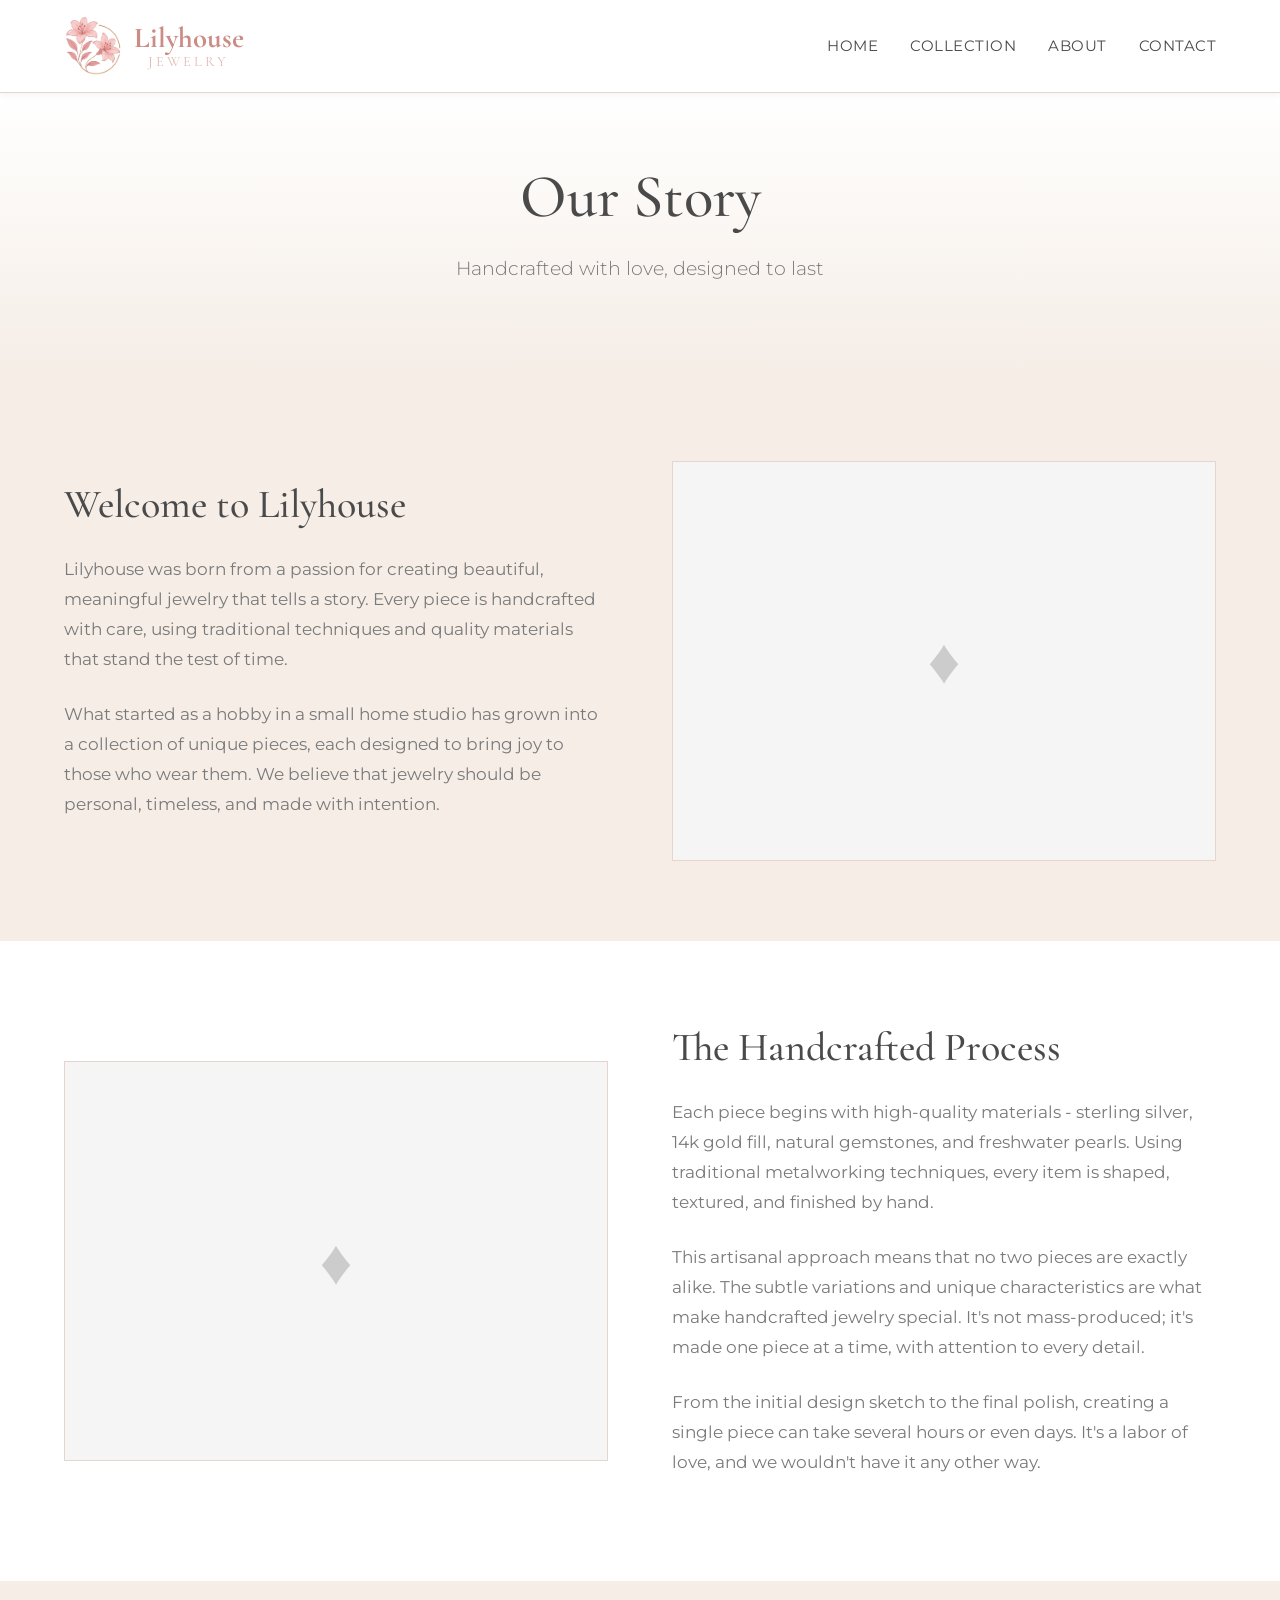
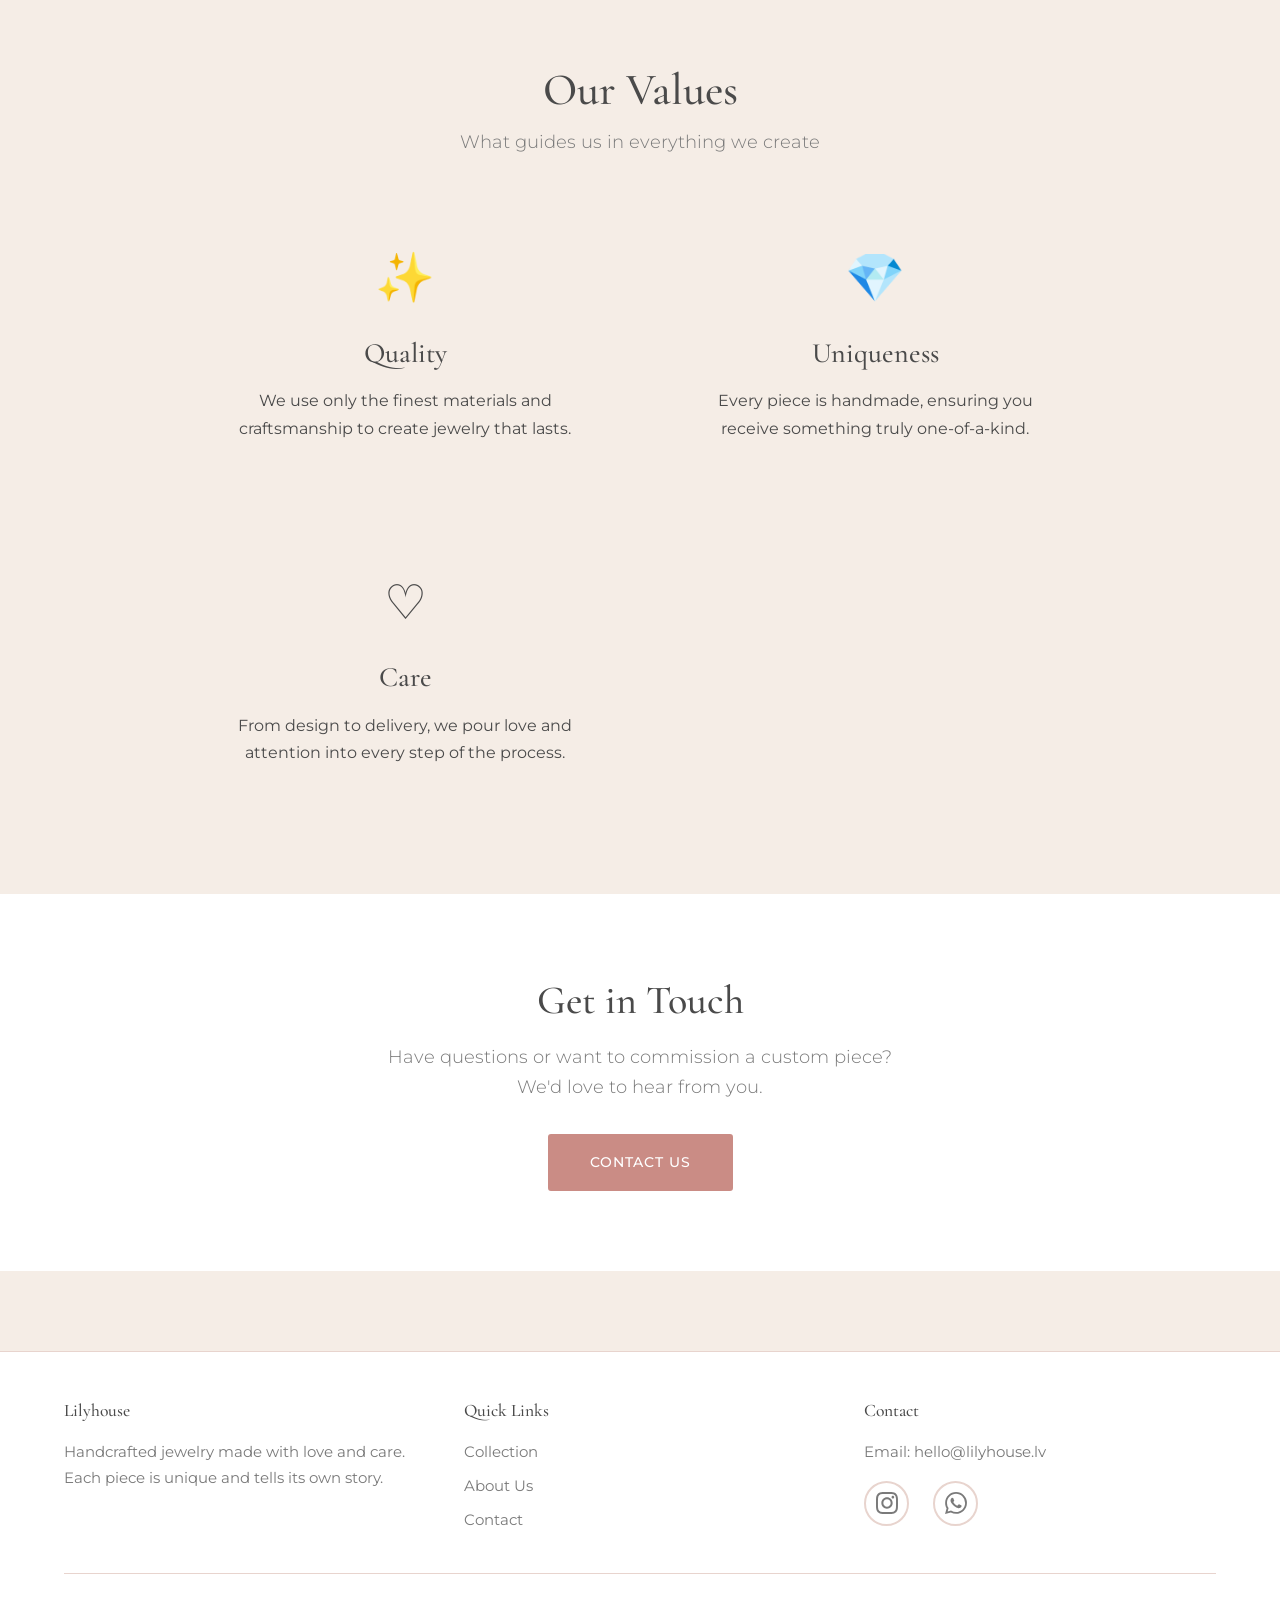
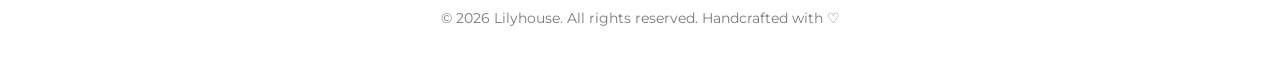
==== about.html @ 1b3570a8 "Initial commit: Lilyhouse jewelry website" ====
<!DOCTYPE html>
<html lang="en">
<head>
  <meta charset="UTF-8">
  <meta name="viewport" content="width=device-width, initial-scale=1.0">
  <meta name="description" content="Learn about Lilyhouse and our passion for handcrafted jewelry.">
  <title>About Us - Lilyhouse Jewelry</title>
  <link rel="icon" type="image/png" href="images/favicon.png">
  <link rel="stylesheet" href="css/style.css">
</head>
<body>
  <!-- Header -->
  <header>
    <div class="container">
      <nav>
        <a href="index.html" class="logo">
          <img src="images/logo-no-bg.png" alt="Lilyhouse Jewelry">
          <div class="logo-text-container">
            <span class="logo-brand">Lilyhouse</span>
            <span class="logo-subtitle">Jewelry</span>
          </div>
        </a>
        <button class="mobile-menu-toggle" aria-label="Toggle menu">☰</button>
        <ul class="nav-links">
          <li><a href="index.html">Home</a></li>
          <li><a href="collection.html">Collection</a></li>
          <li><a href="about.html">About</a></li>
          <li><a href="contact.html">Contact</a></li>
        </ul>
      </nav>
    </div>
  </header>

  <!-- About Header -->
  <section class="hero" style="padding: 4rem 0;">
    <div class="container">
      <h1>Our Story</h1>
      <p class="hero-subtitle">
        Handcrafted with love, designed to last
      </p>
    </div>
  </section>

  <!-- About Content -->
  <section>
    <div class="container">
      <div class="about-content">
        <div class="about-text">
          <h2>Welcome to Lilyhouse</h2>
          <p>
            Lilyhouse was born from a passion for creating beautiful, meaningful jewelry 
            that tells a story. Every piece is handcrafted with care, using traditional 
            techniques and quality materials that stand the test of time.
          </p>
          <p>
            What started as a hobby in a small home studio has grown into a collection 
            of unique pieces, each designed to bring joy to those who wear them. We believe 
            that jewelry should be personal, timeless, and made with intention.
          </p>
        </div>
        <div class="about-image">
          <!-- Placeholder for about image -->
          <div class="product-image-placeholder" style="width: 100%; height: 100%; display: flex; align-items: center; justify-content: center; font-size: 4rem; background-color: #f5f5f5; color: #ccc;">
            ♦
          </div>
        </div>
      </div>
    </div>
  </section>

  <!-- Craftsmanship Section -->
  <section style="background-color: var(--color-white);">
    <div class="container">
      <div class="about-content" style="grid-template-columns: 1fr 1fr;">
        <div class="about-image" style="order: 1;">
          <!-- Placeholder for craftsmanship image -->
          <div class="product-image-placeholder" style="width: 100%; height: 100%; display: flex; align-items: center; justify-content: center; font-size: 4rem; background-color: #f5f5f5; color: #ccc;">
            ♦
          </div>
        </div>
        <div class="about-text" style="order: 2;">
          <h2>The Handcrafted Process</h2>
          <p>
            Each piece begins with high-quality materials - sterling silver, 14k gold fill, 
            natural gemstones, and freshwater pearls. Using traditional metalworking techniques, 
            every item is shaped, textured, and finished by hand.
          </p>
          <p>
            This artisanal approach means that no two pieces are exactly alike. The subtle 
            variations and unique characteristics are what make handcrafted jewelry special. 
            It's not mass-produced; it's made one piece at a time, with attention to every detail.
          </p>
          <p>
            From the initial design sketch to the final polish, creating a single piece can 
            take several hours or even days. It's a labor of love, and we wouldn't have it 
            any other way.
          </p>
        </div>
      </div>
    </div>
  </section>

  <!-- Values Section -->
  <section>
    <div class="container">
      <div class="section-title">
        <h2>Our Values</h2>
        <p class="section-subtitle">What guides us in everything we create</p>
      </div>
      
      <div class="product-grid" style="max-width: 900px; margin: 0 auto;">
        <div style="text-align: center; padding: 2rem;">
          <div style="font-size: 3rem; margin-bottom: 1rem;">✨</div>
          <h3>Quality</h3>
          <p>We use only the finest materials and craftsmanship to create jewelry that lasts.</p>
        </div>
        
        <div style="text-align: center; padding: 2rem;">
          <div style="font-size: 3rem; margin-bottom: 1rem;">💎</div>
          <h3>Uniqueness</h3>
          <p>Every piece is handmade, ensuring you receive something truly one-of-a-kind.</p>
        </div>
        
        <div style="text-align: center; padding: 2rem;">
          <div style="font-size: 3rem; margin-bottom: 1rem;">♡</div>
          <h3>Care</h3>
          <p>From design to delivery, we pour love and attention into every step of the process.</p>
        </div>
      </div>
    </div>
  </section>

  <!-- Contact CTA -->
  <section style="background-color: var(--color-white);">
    <div class="container text-center">
      <h2>Get in Touch</h2>
      <p class="section-subtitle mb-2">
        Have questions or want to commission a custom piece?<br>
        We'd love to hear from you.
      </p>
      <div style="margin-top: 2rem;">
        <a href="contact.html" class="btn">Contact Us</a>
      </div>
    </div>
  </section>

  <!-- Footer -->
  <footer>
    <div class="container">
      <div class="footer-content">
        <div class="footer-section">
          <h3>Lilyhouse</h3>
          <p>Handcrafted jewelry made with love and care. Each piece is unique and tells its own story.</p>
        </div>
        
        <div class="footer-section">
          <h3>Quick Links</h3>
          <a href="collection.html">Collection</a>
          <a href="about.html">About Us</a>
          <a href="contact.html">Contact</a>
        </div>
        
        <div class="footer-section">
          <h3>Contact</h3>
          <p>Email: hello@lilyhouse.lv</p>
          <div class="social-links" style="justify-content: flex-start; margin-top: 1rem;">
            <a href="https://www.instagram.com/lillyhouse_lv" target="_blank" rel="noopener" class="social-link" aria-label="Instagram"><svg viewBox="0 0 24 24" xmlns="http://www.w3.org/2000/svg"><path d="M12 2.163c3.204 0 3.584.012 4.85.07 3.252.148 4.771 1.691 4.919 4.919.058 1.265.069 1.645.069 4.849 0 3.205-.012 3.584-.069 4.849-.149 3.225-1.664 4.771-4.919 4.919-1.266.058-1.644.07-4.85.07-3.204 0-3.584-.012-4.849-.07-3.26-.149-4.771-1.699-4.919-4.92-.058-1.265-.07-1.644-.07-4.849 0-3.204.013-3.583.07-4.849.149-3.227 1.664-4.771 4.919-4.919 1.266-.057 1.645-.069 4.849-.069zm0-2.163c-3.259 0-3.667.014-4.947.072-4.358.2-6.78 2.618-6.98 6.98-.059 1.281-.073 1.689-.073 4.948 0 3.259.014 3.668.072 4.948.2 4.358 2.618 6.78 6.98 6.98 1.281.058 1.689.072 4.948.072 3.259 0 3.668-.014 4.948-.072 4.354-.2 6.782-2.618 6.979-6.98.059-1.28.073-1.689.073-4.948 0-3.259-.014-3.667-.072-4.947-.196-4.354-2.617-6.78-6.979-6.98-1.281-.059-1.69-.073-4.949-.073zm0 5.838c-3.403 0-6.162 2.759-6.162 6.162s2.759 6.163 6.162 6.163 6.162-2.759 6.162-6.163c0-3.403-2.759-6.162-6.162-6.162zm0 10.162c-2.209 0-4-1.79-4-4 0-2.209 1.791-4 4-4s4 1.791 4 4c0 2.21-1.791 4-4 4zm6.406-11.845c-.796 0-1.441.645-1.441 1.44s.645 1.44 1.441 1.44c.795 0 1.439-.645 1.439-1.44s-.644-1.44-1.439-1.44z"/></svg></a>
            <a href="https://whatsapp.com/channel/0029Vb5Qcq36rsQu8dVFQ22W" target="_blank" rel="noopener" class="social-link" aria-label="WhatsApp Channel"><svg viewBox="0 0 24 24" xmlns="http://www.w3.org/2000/svg"><path d="M17.472 14.382c-.297-.149-1.758-.867-2.03-.967-.273-.099-.471-.148-.67.15-.197.297-.767.966-.94 1.164-.173.199-.347.223-.644.075-.297-.15-1.255-.463-2.39-1.475-.883-.788-1.48-1.761-1.653-2.059-.173-.297-.018-.458.13-.606.134-.133.298-.347.446-.52.149-.174.198-.298.298-.497.099-.198.05-.371-.025-.52-.075-.149-.669-1.612-.916-2.207-.242-.579-.487-.5-.669-.51-.173-.008-.371-.01-.57-.01-.198 0-.52.074-.792.372-.272.297-1.04 1.016-1.04 2.479 0 1.462 1.065 2.875 1.213 3.074.149.198 2.096 3.2 5.077 4.487.709.306 1.262.489 1.694.625.712.227 1.36.195 1.871.118.571-.085 1.758-.719 2.006-1.413.248-.694.248-1.289.173-1.413-.074-.124-.272-.198-.57-.347m-5.421 7.403h-.004a9.87 9.87 0 01-5.031-1.378l-.361-.214-3.741.982.998-3.648-.235-.374a9.86 9.86 0 01-1.51-5.26c.001-5.45 4.436-9.884 9.888-9.884 2.64 0 5.122 1.03 6.988 2.898a9.825 9.825 0 012.893 6.994c-.003 5.45-4.437 9.884-9.885 9.884m8.413-18.297A11.815 11.815 0 0012.05 0C5.495 0 .16 5.335.157 11.892c0 2.096.547 4.142 1.588 5.945L.057 24l6.305-1.654a11.882 11.882 0 005.683 1.448h.005c6.554 0 11.89-5.335 11.893-11.893a11.821 11.821 0 00-3.48-8.413z"/></svg></a>
          </div>
        </div>
      </div>
      
      <div class="footer-bottom">
        <p>&copy; 2026 Lilyhouse. All rights reserved. Handcrafted with ♡</p>
      </div>
    </div>
  </footer>

  <!-- JavaScript -->
  <script src="js/main.js"></script>
</body>
</html>
---- css/style.css ----
/* Lilyhouse Jewelry - Main Stylesheet */

/* Import Google Fonts */
@import url('https://fonts.googleapis.com/css2?family=Playfair+Display:ital,wght@0,400;0,500;0,600;0,700;1,400&family=Cormorant+Garamond:ital,wght@0,300;0,400;0,500;0,600;1,400&family=Montserrat:wght@300;400;500;600&display=swap');

/* CSS Variables for easy customization */
:root {
  --color-primary: #CA8C85;
  --color-primary-light: #E0BBB3;
  --color-secondary: #e8d4ce;
  --color-accent: #c19a6b;
  --color-text: #4a4a4a;
  --color-text-light: #7a7a7a;
  --color-background: #f5ede6;
  --color-white: #ffffff;
  --color-border: #e8d4ce;
  --font-heading: 'Cormorant Garamond', serif;
  --font-body: 'Montserrat', sans-serif;
  --transition: all 0.3s ease;
}

/* Reset and Base Styles */
* {
  margin: 0;
  padding: 0;
  box-sizing: border-box;
}

html {
  scroll-behavior: smooth;
}

body {
  font-family: var(--font-body);
  font-size: 16px;
  line-height: 1.7;
  color: var(--color-text);
  background-color: var(--color-background);
  -webkit-font-smoothing: antialiased;
  -moz-osx-font-smoothing: grayscale;
}

/* Typography */
h1, h2, h3, h4, h5, h6 {
  font-family: var(--font-heading);
  font-weight: 500;
  line-height: 1.3;
  margin-bottom: 1rem;
  color: var(--color-text);
}

h1 {
  font-size: 3rem;
  font-weight: 500;
}

h2 {
  font-size: 2.5rem;
  font-weight: 500;
}

h3 {
  font-size: 1.75rem;
}

p {
  margin-bottom: 1rem;
}

a {
  color: var(--color-primary);
  text-decoration: none;
  transition: var(--transition);
}

a:hover {
  color: var(--color-secondary);
}

img {
  max-width: 100%;
  height: auto;
  display: block;
}

/* Container */
.container {
  max-width: 1200px;
  margin: 0 auto;
  padding: 0 1.5rem;
}

/* Header and Navigation */
header {
  background-color: var(--color-white);
  border-bottom: 1px solid var(--color-border);
  position: sticky;
  top: 0;
  z-index: 100;
  box-shadow: 0 2px 8px rgba(0, 0, 0, 0.05);
}

nav {
  display: flex;
  justify-content: space-between;
  align-items: center;
  padding: 1rem 0;
}

.logo {
  display: flex;
  align-items: center;
  gap: 0.6rem;
  font-family: var(--font-heading);
  font-size: 1.8rem;
  font-weight: 500;
  color: var(--color-text);
}

.logo img {
  height: 60px;
  width: auto;
  display: block;
}

.logo-text-container {
  display: flex;
  flex-direction: column;
  line-height: 1.1;
  align-items: center;
}

.logo-brand {
  font-family: var(--font-heading);
  font-size: 1.8rem;
  font-weight: 800;
  color: var(--color-primary);
}

.logo-subtitle {
  font-family: var(--font-heading);
  font-size: 0.9rem;
  font-weight: 400;
  letter-spacing: 3px;
  color: var(--color-primary-light);
  text-transform: uppercase;
}

.nav-links {
  display: flex;
  gap: 2rem;
  list-style: none;
}

.nav-links a {
  color: var(--color-text);
  font-weight: 400;
  letter-spacing: 0.5px;
  font-size: 0.95rem;
  text-transform: uppercase;
}

.nav-links a:hover {
  color: var(--color-primary);
}

.mobile-menu-toggle {
  display: none;
  background: none;
  border: none;
  font-size: 1.5rem;
  color: var(--color-text);
  cursor: pointer;
}

/* Hero Section */
.hero {
  text-align: center;
  padding: 6rem 0;
  background: linear-gradient(180deg, var(--color-white) 0%, var(--color-background) 100%);
}

.hero h1 {
  font-size: 3.8rem;
  margin-bottom: 1rem;
  font-weight: 500;
}

.hero-subtitle {
  font-size: 1.2rem;
  color: var(--color-text-light);
  margin-bottom: 2rem;
  font-weight: 300;
  max-width: 600px;
  margin-left: auto;
  margin-right: auto;
}

/* Buttons */
.btn {
  display: inline-block;
  padding: 0.9rem 2.5rem;
  background-color: var(--color-primary);
  color: var(--color-white);
  border: 2px solid var(--color-primary);
  border-radius: 3px;
  font-family: var(--font-body);
  font-size: 0.9rem;
  font-weight: 500;
  letter-spacing: 1px;
  text-transform: uppercase;
  cursor: pointer;
  transition: var(--transition);
}

.btn:hover {
  background-color: transparent;
  color: var(--color-primary);
}

.btn-secondary {
  background-color: transparent;
  color: var(--color-primary);
  border: 2px solid var(--color-primary);
}

.btn-secondary:hover {
  background-color: var(--color-primary);
  color: var(--color-white);
}

/* Section Styles */
section {
  padding: 5rem 0;
}

.section-title {
  text-align: center;
  margin-bottom: 3rem;
}

.section-title h2 {
  font-size: 2.8rem;
  margin-bottom: 0.5rem;
}

.section-subtitle {
  color: var(--color-text-light);
  font-size: 1.1rem;
  font-weight: 300;
}

/* Product Grid */
.product-grid {
  display: grid;
  grid-template-columns: repeat(auto-fill, minmax(280px, 1fr));
  gap: 2.5rem;
  margin-bottom: 3rem;
}

.product-card {
  background-color: var(--color-white);
  border: 1px solid var(--color-border);
  overflow: hidden;
  transition: var(--transition);
  cursor: pointer;
}

.product-card:hover {
  transform: translateY(-5px);
  box-shadow: 0 8px 20px rgba(0, 0, 0, 0.1);
}

.product-image {
  width: 100%;
  height: 350px;
  overflow: hidden;
  background-color: #f5f5f5;
  position: relative;
}

.product-image img {
  width: 100%;
  height: 100%;
  object-fit: cover;
  transition: var(--transition);
}

.product-card:hover .product-image img {
  transform: scale(1.05);
}

.product-image-placeholder {
  display: flex;
  align-items: center;
  justify-content: center;
  width: 100%;
  height: 100%;
  background-color: #f0f0f0;
  color: #999;
  font-size: 3rem;
}

.product-info {
  padding: 1.5rem;
}

.product-category {
  font-size: 0.75rem;
  text-transform: uppercase;
  letter-spacing: 1px;
  color: var(--color-text-light);
  margin-bottom: 0.5rem;
}

.product-name {
  font-size: 1.3rem;
  margin-bottom: 0.5rem;
  color: var(--color-text);
}

.product-description {
  font-size: 0.9rem;
  color: var(--color-text-light);
  margin-bottom: 1rem;
  line-height: 1.6;
}

.product-price {
  font-size: 1.1rem;
  font-weight: 600;
  color: var(--color-primary);
  margin-bottom: 1rem;
}

/* Item Detail Page */
.item-detail {
  padding: 3rem 0;
}

.item-content {
  display: grid;
  grid-template-columns: 1fr 1fr;
  gap: 4rem;
  margin-bottom: 3rem;
}

.item-gallery {
  display: flex;
  flex-direction: column;
  gap: 1rem;
}

.main-image {
  width: 100%;
  height: 500px;
  overflow: hidden;
  background-color: #f5f5f5;
  border: 1px solid var(--color-border);
}

.main-image img {
  width: 100%;
  height: 100%;
  object-fit: cover;
}

.thumbnail-images {
  display: flex;
  gap: 1rem;
}

.thumbnail {
  width: 100px;
  height: 100px;
  cursor: pointer;
  border: 2px solid var(--color-border);
  overflow: hidden;
  transition: var(--transition);
}

.thumbnail:hover,
.thumbnail.active {
  border-color: var(--color-primary);
}

.thumbnail img {
  width: 100%;
  height: 100%;
  object-fit: cover;
}

.item-info-detail {
  padding-top: 2rem;
}

.item-info-detail h1 {
  margin-bottom: 0.5rem;
}

.item-category {
  font-size: 0.85rem;
  text-transform: uppercase;
  letter-spacing: 1px;
  color: var(--color-text-light);
  margin-bottom: 1.5rem;
}

.item-price {
  font-size: 1.8rem;
  font-weight: 600;
  color: var(--color-primary);
  margin-bottom: 2rem;
}

.item-description {
  font-size: 1rem;
  line-height: 1.8;
  color: var(--color-text);
  margin-bottom: 2.5rem;
}

/* About Section */
.about-preview {
  background-color: var(--color-white);
  padding: 5rem 0;
}

.about-content {
  display: grid;
  grid-template-columns: 1fr 1fr;
  gap: 4rem;
  align-items: center;
}

.about-text h2 {
  margin-bottom: 1.5rem;
}

.about-text p {
  font-size: 1.05rem;
  line-height: 1.8;
  margin-bottom: 1.5rem;
  color: var(--color-text-light);
}

.about-image {
  width: 100%;
  height: 400px;
  overflow: hidden;
  border: 1px solid var(--color-border);
}

.about-image img {
  width: 100%;
  height: 100%;
  object-fit: cover;
}

/* Contact Section */
.contact-section {
  background-color: var(--color-white);
}

.contact-content {
  max-width: 800px;
  margin: 0 auto;
}

.contact-info {
  text-align: center;
  margin-bottom: 3rem;
}

.contact-info p {
  font-size: 1.1rem;
  color: var(--color-text-light);
}

.contact-email {
  font-size: 1.3rem;
  font-weight: 500;
  color: var(--color-primary);
  margin: 1rem 0;
}

/* Forms */
.form-group {
  margin-bottom: 1.5rem;
}

.form-group label {
  display: block;
  margin-bottom: 0.5rem;
  font-weight: 500;
  color: var(--color-text);
}

.form-group input,
.form-group textarea {
  width: 100%;
  padding: 0.9rem;
  border: 1px solid var(--color-border);
  border-radius: 3px;
  font-family: var(--font-body);
  font-size: 1rem;
  color: var(--color-text);
  background-color: var(--color-white);
  transition: var(--transition);
}

.form-group input:focus,
.form-group textarea:focus {
  outline: none;
  border-color: var(--color-primary);
  box-shadow: 0 0 0 3px rgba(139, 115, 85, 0.1);
}

.form-group textarea {
  resize: vertical;
  min-height: 150px;
}

/* Modal */
.modal {
  display: none;
  position: fixed;
  top: 0;
  left: 0;
  width: 100%;
  height: 100%;
  background-color: rgba(0, 0, 0, 0.6);
  z-index: 1000;
  overflow-y: auto;
  padding: 2rem;
}

.modal.active {
  display: flex;
  align-items: center;
  justify-content: center;
}

.modal-content {
  background-color: var(--color-white);
  padding: 3rem;
  max-width: 600px;
  width: 100%;
  position: relative;
  border-radius: 3px;
  box-shadow: 0 10px 40px rgba(0, 0, 0, 0.2);
}

.modal-close {
  position: absolute;
  top: 1rem;
  right: 1rem;
  background: none;
  border: none;
  font-size: 2rem;
  color: var(--color-text-light);
  cursor: pointer;
  line-height: 1;
  transition: var(--transition);
}

.modal-close:hover {
  color: var(--color-text);
}

.modal h2 {
  margin-bottom: 1.5rem;
}

/* Social Media Links */
.social-links {
  display: flex;
  gap: 1.5rem;
  justify-content: center;
  margin-top: 2rem;
}

.social-link {
  display: flex;
  align-items: center;
  justify-content: center;
  width: 45px;
  height: 45px;
  padding: 0;
  border: 2px solid var(--color-border);
  border-radius: 50%;
  color: var(--color-primary);
  transition: var(--transition);
  flex-shrink: 0;
  line-height: 0;
  text-decoration: none;
  position: relative;
}

.social-link svg {
  width: 22px;
  height: 22px;
  fill: currentColor;
  display: block;
  position: absolute;
  top: 50%;
  left: 50%;
  transform: translate(-50%, -50%);
}

.social-link:hover {
  border-color: var(--color-primary);
  background-color: var(--color-primary);
  color: var(--color-white);
}

/* Footer */
footer {
  background-color: var(--color-white);
  border-top: 1px solid var(--color-border);
  padding: 3rem 0 2rem;
  margin-top: 5rem;
}

.footer-content {
  display: grid;
  grid-template-columns: repeat(auto-fit, minmax(250px, 1fr));
  gap: 3rem;
  margin-bottom: 2rem;
}

.footer-section h3 {
  font-size: 1.1rem;
  margin-bottom: 1rem;
}

.footer-section p,
.footer-section a {
  font-size: 0.95rem;
  color: var(--color-text-light);
  display: block;
  margin-bottom: 0.5rem;
}

.footer-bottom {
  text-align: center;
  padding-top: 2rem;
  border-top: 1px solid var(--color-border);
  color: var(--color-text-light);
  font-size: 0.9rem;
}

/* Utility Classes */
.text-center {
  text-align: center;
}

.mt-1 { margin-top: 1rem; }
.mt-2 { margin-top: 2rem; }
.mt-3 { margin-top: 3rem; }
.mb-1 { margin-bottom: 1rem; }
.mb-2 { margin-bottom: 2rem; }
.mb-3 { margin-bottom: 3rem; }

/* Responsive Design - Mobile First */

/* Tablets */
@media (max-width: 768px) {
  .nav-links {
    position: fixed;
    top: 70px;
    left: 0;
    right: 0;
    background-color: var(--color-white);
    flex-direction: column;
    padding: 2rem;
    gap: 1.5rem;
    box-shadow: 0 8px 16px rgba(0, 0, 0, 0.1);
    transform: translateY(-150%);
    transition: var(--transition);
  }

  .nav-links.active {
    transform: translateY(0);
  }

  .mobile-menu-toggle {
    display: block;
  }

  .hero h1 {
    font-size: 2.6rem;
  }

  .hero-subtitle {
    font-size: 1rem;
  }

  .product-grid {
    grid-template-columns: repeat(auto-fill, minmax(250px, 1fr));
    gap: 2rem;
  }

  .item-content {
    grid-template-columns: 1fr;
    gap: 2rem;
  }

  .about-content {
    grid-template-columns: 1fr;
    gap: 2rem;
  }

  .footer-content {
    grid-template-columns: 1fr;
    gap: 2rem;
  }
}

/* Mobile */
@media (max-width: 480px) {
  .logo img {
    height: 45px;
  }
  
  .logo-brand {
    font-size: 1.4rem;
  }
  
  .logo-subtitle {
    font-size: 0.7rem;
    letter-spacing: 2px;
  }
  
  h1 {
    font-size: 2.4rem;
  }

  h2 {
    font-size: 1.9rem;
  }

  .hero {
    padding: 4rem 0;
  }

  .hero h1 {
    font-size: 2.2rem;
  }

  section {
    padding: 3rem 0;
  }

  .product-grid {
    grid-template-columns: 1fr;
    gap: 1.5rem;
  }

  .product-image {
    height: 300px;
  }

  .main-image {
    height: 350px;
  }

  .modal-content {
    padding: 2rem;
  }

  .btn {
    padding: 0.8rem 2rem;
    font-size: 0.85rem;
  }
}
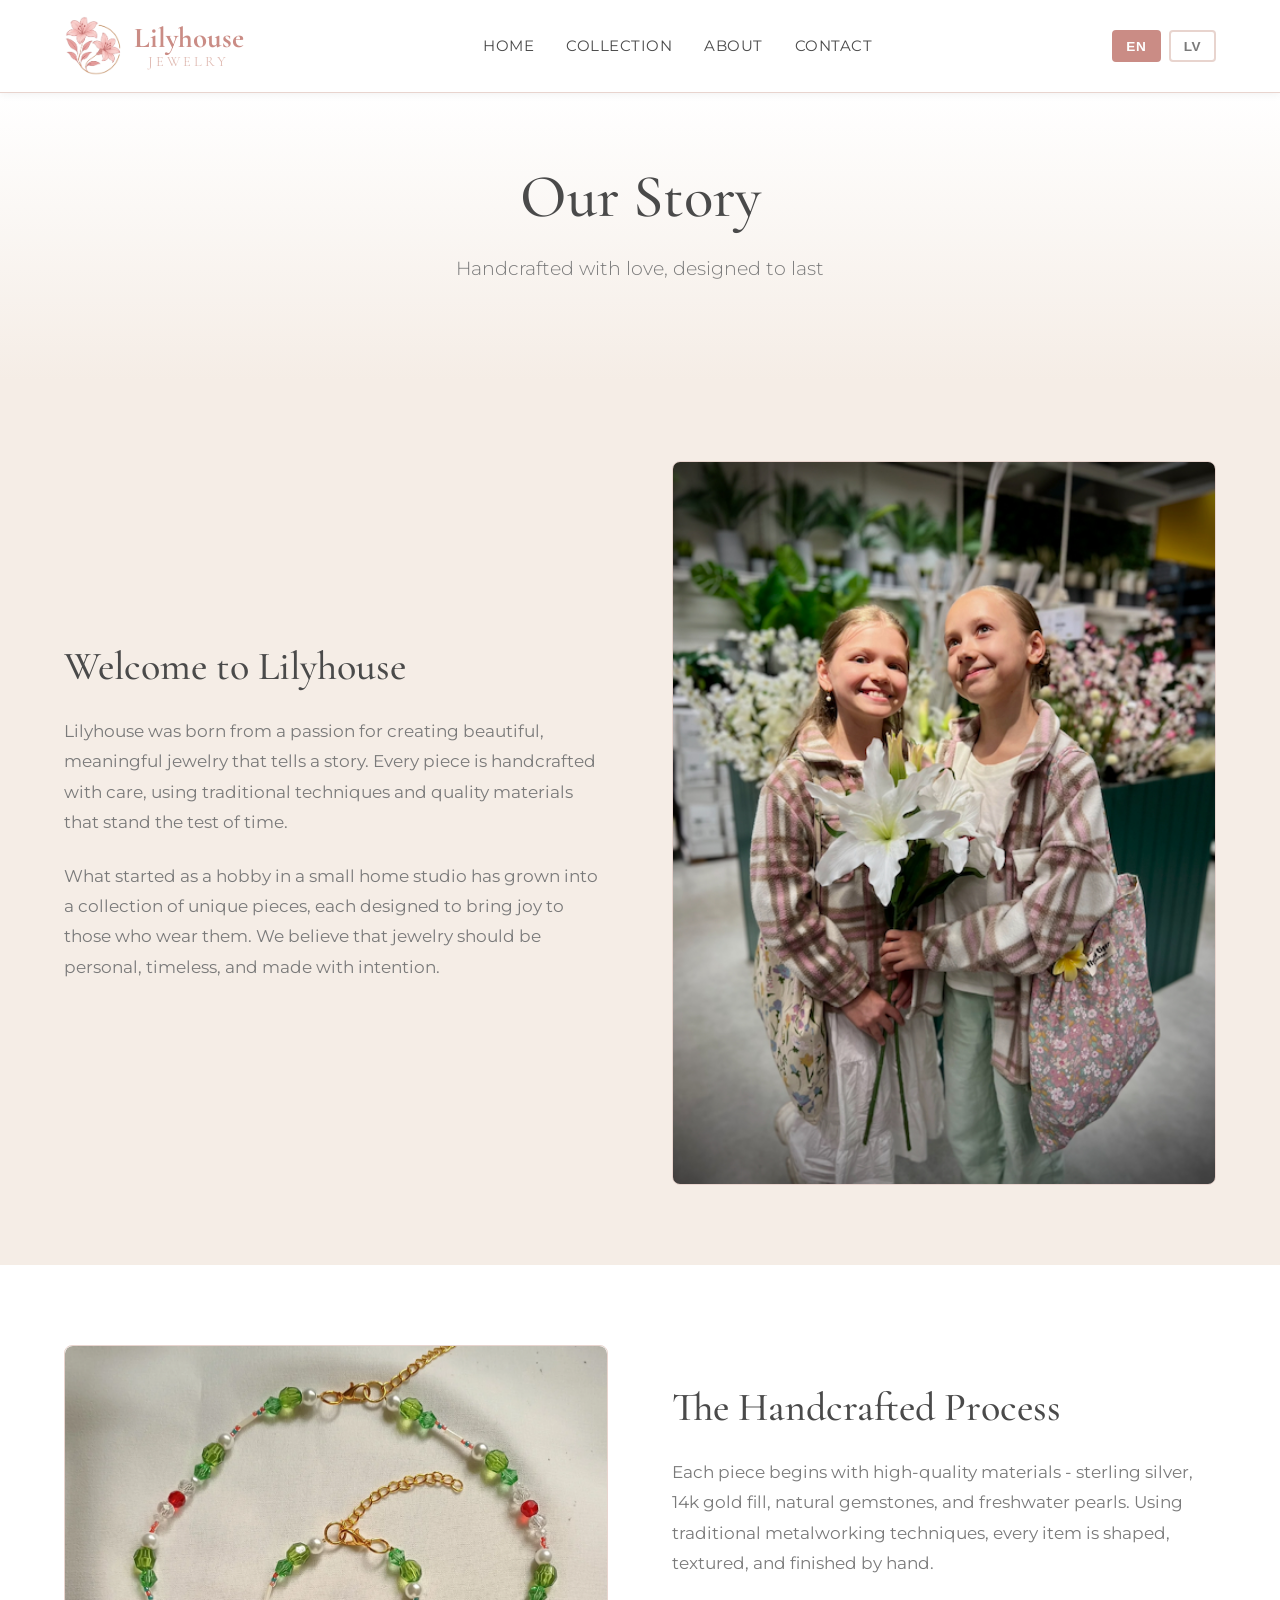
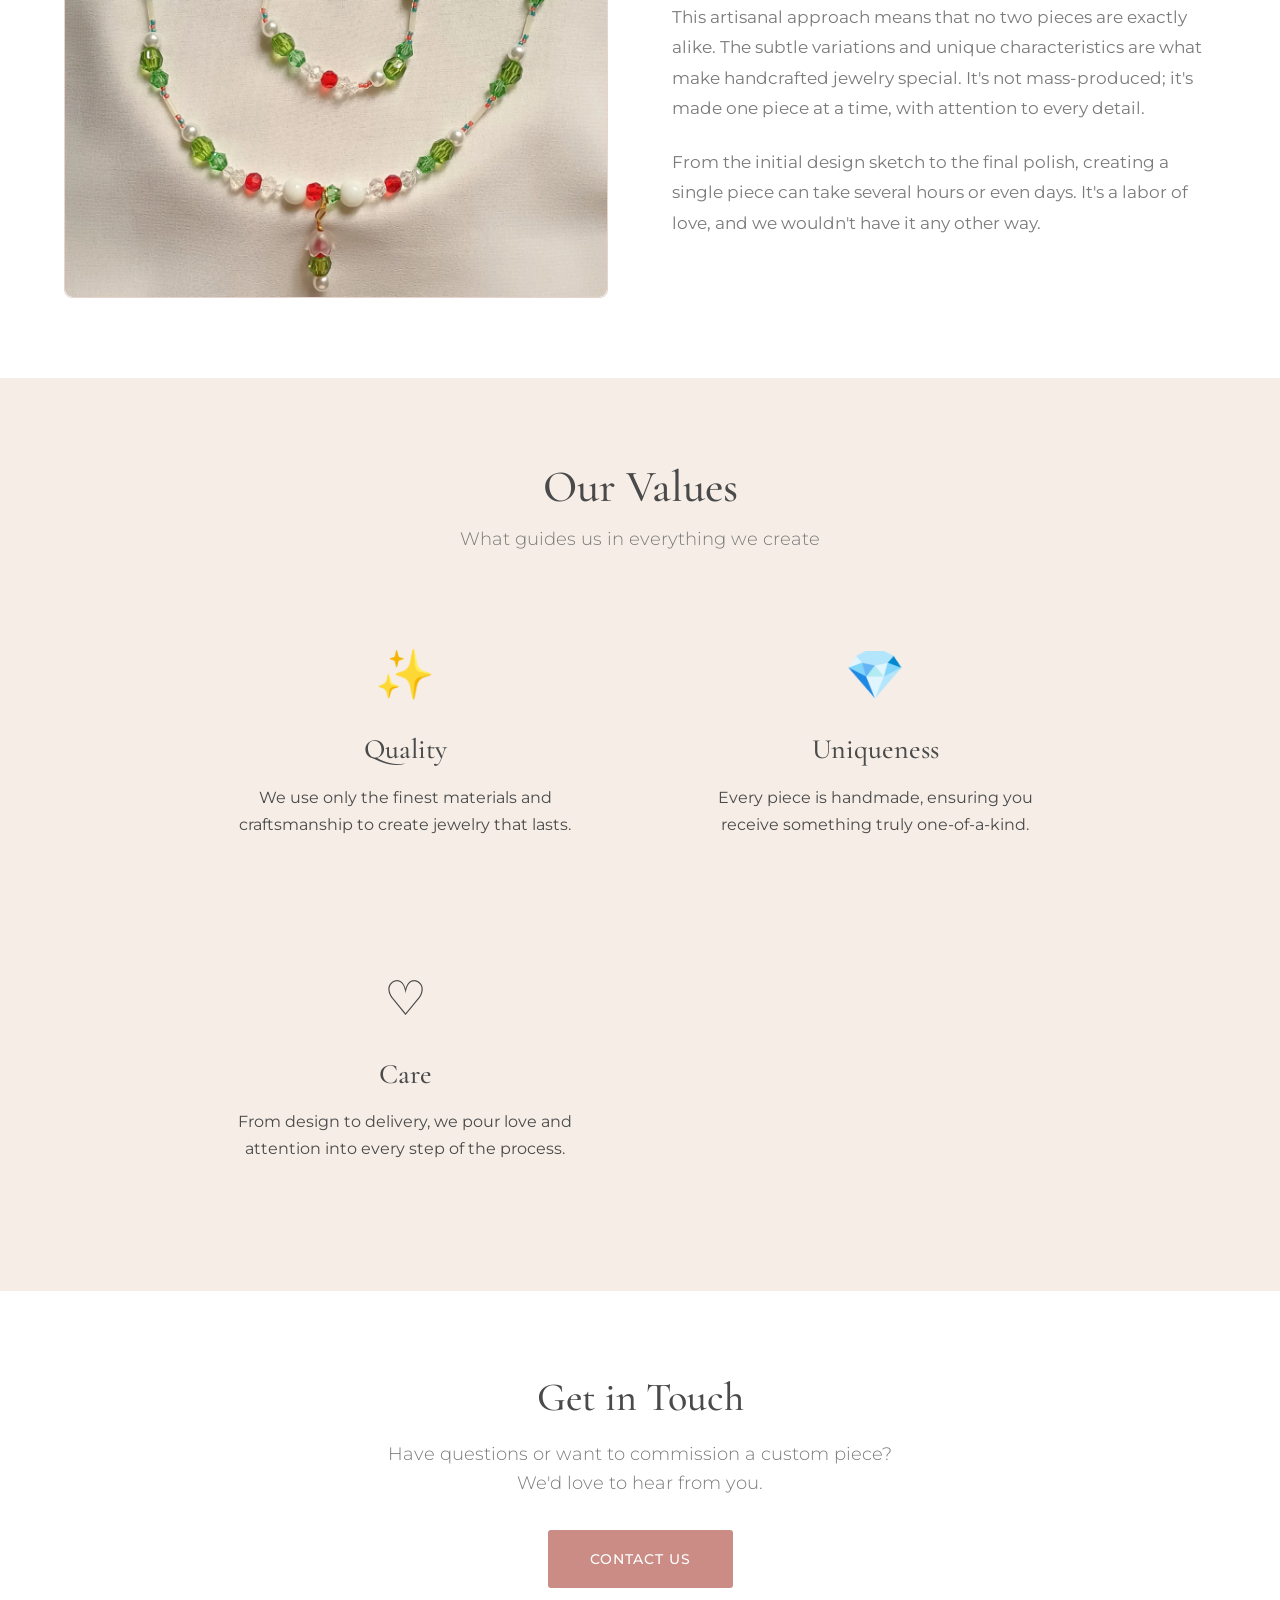
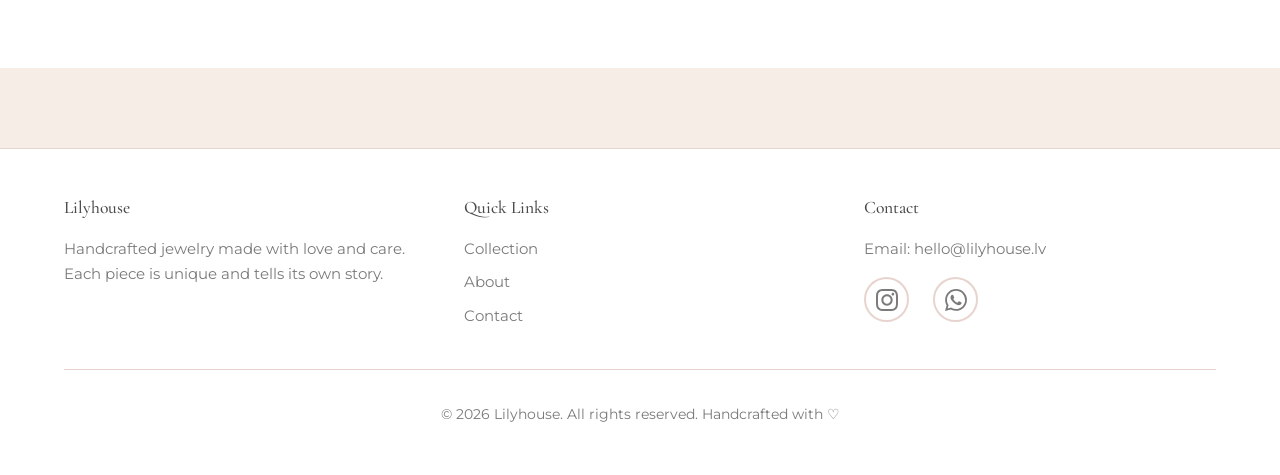
==== commit 1f6dbc51: "Adding basic content;" ====
--- a/about.html
+++ b/about.html
@@ -5,7 +5,8 @@
   <meta name="viewport" content="width=device-width, initial-scale=1.0">
   <meta name="description" content="Learn about Lilyhouse and our passion for handcrafted jewelry.">
   <title>About Us - Lilyhouse Jewelry</title>
-  <link rel="icon" type="image/png" href="images/favicon.png">
+  <link rel="icon" type="image/x-icon" href="images/site/lilyhouse_favicon.ico">
+  <link rel="apple-touch-icon" href="images/site/lilyhouse_apple_touch_icon.png">
   <link rel="stylesheet" href="css/style.css">
 </head>
 <body>
@@ -14,7 +15,7 @@
     <div class="container">
       <nav>
         <a href="index.html" class="logo">
-          <img src="images/logo-no-bg.png" alt="Lilyhouse Jewelry">
+          <img src="images/site/logo-no-bg.png" alt="Lilyhouse Jewelry">
           <div class="logo-text-container">
             <span class="logo-brand">Lilyhouse</span>
             <span class="logo-subtitle">Jewelry</span>
@@ -22,11 +23,15 @@
         </a>
         <button class="mobile-menu-toggle" aria-label="Toggle menu">☰</button>
         <ul class="nav-links">
-          <li><a href="index.html">Home</a></li>
-          <li><a href="collection.html">Collection</a></li>
-          <li><a href="about.html">About</a></li>
-          <li><a href="contact.html">Contact</a></li>
+          <li><a href="index.html" data-translate="nav.home">Home</a></li>
+          <li><a href="collection.html" data-translate="nav.collection">Collection</a></li>
+          <li><a href="about.html" data-translate="nav.about">About</a></li>
+          <li><a href="contact.html" data-translate="nav.contact">Contact</a></li>
         </ul>
+        <div class="lang-switcher">
+          <button class="lang-btn active" data-lang="en">EN</button>
+          <button class="lang-btn" data-lang="lv">LV</button>
+        </div>
       </nav>
     </div>
   </header>
@@ -34,8 +39,8 @@
   <!-- About Header -->
   <section class="hero" style="padding: 4rem 0;">
     <div class="container">
-      <h1>Our Story</h1>
-      <p class="hero-subtitle">
+      <h1 data-translate="about.title">Our Story</h1>
+      <p class="hero-subtitle" data-translate="about.subtitle">
         Handcrafted with love, designed to last
       </p>
     </div>
@@ -46,23 +51,20 @@
     <div class="container">
       <div class="about-content">
         <div class="about-text">
-          <h2>Welcome to Lilyhouse</h2>
-          <p>
+          <h2 data-translate="about.welcome_title">Welcome to Lilyhouse</h2>
+          <p data-translate="about.welcome_p1">
             Lilyhouse was born from a passion for creating beautiful, meaningful jewelry 
             that tells a story. Every piece is handcrafted with care, using traditional 
             techniques and quality materials that stand the test of time.
           </p>
-          <p>
+          <p data-translate="about.welcome_p2">
             What started as a hobby in a small home studio has grown into a collection 
             of unique pieces, each designed to bring joy to those who wear them. We believe 
             that jewelry should be personal, timeless, and made with intention.
           </p>
         </div>
         <div class="about-image">
-          <!-- Placeholder for about image -->
-          <div class="product-image-placeholder" style="width: 100%; height: 100%; display: flex; align-items: center; justify-content: center; font-size: 4rem; background-color: #f5f5f5; color: #ccc;">
-            ♦
-          </div>
+          <img src="images/content/ieva_anna_lily.jpeg" alt="Lilyhouse jewelry craftsmanship">
         </div>
       </div>
     </div>
@@ -71,26 +73,23 @@
   <!-- Craftsmanship Section -->
   <section style="background-color: var(--color-white);">
     <div class="container">
-      <div class="about-content" style="grid-template-columns: 1fr 1fr;">
+      <div class="about-content">
         <div class="about-image" style="order: 1;">
-          <!-- Placeholder for craftsmanship image -->
-          <div class="product-image-placeholder" style="width: 100%; height: 100%; display: flex; align-items: center; justify-content: center; font-size: 4rem; background-color: #f5f5f5; color: #ccc;">
-            ♦
-          </div>
+          <img src="images/products/apple-fairy-twins-set.png" alt="Handcrafted jewelry process" style="width: 100%; height: auto; border-radius: 8px;">
         </div>
         <div class="about-text" style="order: 2;">
-          <h2>The Handcrafted Process</h2>
-          <p>
+          <h2 data-translate="about.craft_title">The Handcrafted Process</h2>
+          <p data-translate="about.craft_p1">
             Each piece begins with high-quality materials - sterling silver, 14k gold fill, 
             natural gemstones, and freshwater pearls. Using traditional metalworking techniques, 
             every item is shaped, textured, and finished by hand.
           </p>
-          <p>
+          <p data-translate="about.craft_p2">
             This artisanal approach means that no two pieces are exactly alike. The subtle 
             variations and unique characteristics are what make handcrafted jewelry special. 
             It's not mass-produced; it's made one piece at a time, with attention to every detail.
           </p>
-          <p>
+          <p data-translate="about.craft_p3">
             From the initial design sketch to the final polish, creating a single piece can 
             take several hours or even days. It's a labor of love, and we wouldn't have it 
             any other way.
@@ -104,27 +103,27 @@
   <section>
     <div class="container">
       <div class="section-title">
-        <h2>Our Values</h2>
-        <p class="section-subtitle">What guides us in everything we create</p>
+        <h2 data-translate="about.values_title">Our Values</h2>
+        <p class="section-subtitle" data-translate="about.values_subtitle">What guides us in everything we create</p>
       </div>
       
       <div class="product-grid" style="max-width: 900px; margin: 0 auto;">
         <div style="text-align: center; padding: 2rem;">
           <div style="font-size: 3rem; margin-bottom: 1rem;">✨</div>
-          <h3>Quality</h3>
-          <p>We use only the finest materials and craftsmanship to create jewelry that lasts.</p>
+          <h3 data-translate="about.quality_title">Quality</h3>
+          <p data-translate="about.quality_text">We use only the finest materials and craftsmanship to create jewelry that lasts.</p>
         </div>
         
         <div style="text-align: center; padding: 2rem;">
           <div style="font-size: 3rem; margin-bottom: 1rem;">💎</div>
-          <h3>Uniqueness</h3>
-          <p>Every piece is handmade, ensuring you receive something truly one-of-a-kind.</p>
+          <h3 data-translate="about.unique_title">Uniqueness</h3>
+          <p data-translate="about.unique_text">Every piece is handmade, ensuring you receive something truly one-of-a-kind.</p>
         </div>
         
         <div style="text-align: center; padding: 2rem;">
           <div style="font-size: 3rem; margin-bottom: 1rem;">♡</div>
-          <h3>Care</h3>
-          <p>From design to delivery, we pour love and attention into every step of the process.</p>
+          <h3 data-translate="about.care_title">Care</h3>
+          <p data-translate="about.care_text">From design to delivery, we pour love and attention into every step of the process.</p>
         </div>
       </div>
     </div>
@@ -133,13 +132,13 @@
   <!-- Contact CTA -->
   <section style="background-color: var(--color-white);">
     <div class="container text-center">
-      <h2>Get in Touch</h2>
-      <p class="section-subtitle mb-2">
+      <h2 data-translate="about.cta_title">Get in Touch</h2>
+      <p class="section-subtitle mb-2" data-translate="about.cta_subtitle">
         Have questions or want to commission a custom piece?<br>
         We'd love to hear from you.
       </p>
       <div style="margin-top: 2rem;">
-        <a href="contact.html" class="btn">Contact Us</a>
+        <a href="contact.html" class="btn" data-translate="about.cta_button">Contact Us</a>
       </div>
     </div>
   </section>
@@ -150,19 +149,19 @@
       <div class="footer-content">
         <div class="footer-section">
           <h3>Lilyhouse</h3>
-          <p>Handcrafted jewelry made with love and care. Each piece is unique and tells its own story.</p>
+          <p data-translate="footer.about">Handcrafted jewelry made with love and care. Each piece is unique and tells its own story.</p>
         </div>
         
         <div class="footer-section">
-          <h3>Quick Links</h3>
-          <a href="collection.html">Collection</a>
-          <a href="about.html">About Us</a>
-          <a href="contact.html">Contact</a>
+          <h3 data-translate="footer.links_title">Quick Links</h3>
+          <a href="collection.html" data-translate="nav.collection">Collection</a>
+          <a href="about.html" data-translate="nav.about">About Us</a>
+          <a href="contact.html" data-translate="nav.contact">Contact</a>
         </div>
         
         <div class="footer-section">
-          <h3>Contact</h3>
-          <p>Email: hello@lilyhouse.lv</p>
+          <h3 data-translate="footer.contact_title">Contact</h3>
+          <p><span data-translate="footer.email_label">Email:</span> hello@lilyhouse.lv</p>
           <div class="social-links" style="justify-content: flex-start; margin-top: 1rem;">
             <a href="https://www.instagram.com/lillyhouse_lv" target="_blank" rel="noopener" class="social-link" aria-label="Instagram"><svg viewBox="0 0 24 24" xmlns="http://www.w3.org/2000/svg"><path d="M12 2.163c3.204 0 3.584.012 4.85.07 3.252.148 4.771 1.691 4.919 4.919.058 1.265.069 1.645.069 4.849 0 3.205-.012 3.584-.069 4.849-.149 3.225-1.664 4.771-4.919 4.919-1.266.058-1.644.07-4.85.07-3.204 0-3.584-.012-4.849-.07-3.26-.149-4.771-1.699-4.919-4.92-.058-1.265-.07-1.644-.07-4.849 0-3.204.013-3.583.07-4.849.149-3.227 1.664-4.771 4.919-4.919 1.266-.057 1.645-.069 4.849-.069zm0-2.163c-3.259 0-3.667.014-4.947.072-4.358.2-6.78 2.618-6.98 6.98-.059 1.281-.073 1.689-.073 4.948 0 3.259.014 3.668.072 4.948.2 4.358 2.618 6.78 6.98 6.98 1.281.058 1.689.072 4.948.072 3.259 0 3.668-.014 4.948-.072 4.354-.2 6.782-2.618 6.979-6.98.059-1.28.073-1.689.073-4.948 0-3.259-.014-3.667-.072-4.947-.196-4.354-2.617-6.78-6.979-6.98-1.281-.059-1.69-.073-4.949-.073zm0 5.838c-3.403 0-6.162 2.759-6.162 6.162s2.759 6.163 6.162 6.163 6.162-2.759 6.162-6.163c0-3.403-2.759-6.162-6.162-6.162zm0 10.162c-2.209 0-4-1.79-4-4 0-2.209 1.791-4 4-4s4 1.791 4 4c0 2.21-1.791 4-4 4zm6.406-11.845c-.796 0-1.441.645-1.441 1.44s.645 1.44 1.441 1.44c.795 0 1.439-.645 1.439-1.44s-.644-1.44-1.439-1.44z"/></svg></a>
             <a href="https://whatsapp.com/channel/0029Vb5Qcq36rsQu8dVFQ22W" target="_blank" rel="noopener" class="social-link" aria-label="WhatsApp Channel"><svg viewBox="0 0 24 24" xmlns="http://www.w3.org/2000/svg"><path d="M17.472 14.382c-.297-.149-1.758-.867-2.03-.967-.273-.099-.471-.148-.67.15-.197.297-.767.966-.94 1.164-.173.199-.347.223-.644.075-.297-.15-1.255-.463-2.39-1.475-.883-.788-1.48-1.761-1.653-2.059-.173-.297-.018-.458.13-.606.134-.133.298-.347.446-.52.149-.174.198-.298.298-.497.099-.198.05-.371-.025-.52-.075-.149-.669-1.612-.916-2.207-.242-.579-.487-.5-.669-.51-.173-.008-.371-.01-.57-.01-.198 0-.52.074-.792.372-.272.297-1.04 1.016-1.04 2.479 0 1.462 1.065 2.875 1.213 3.074.149.198 2.096 3.2 5.077 4.487.709.306 1.262.489 1.694.625.712.227 1.36.195 1.871.118.571-.085 1.758-.719 2.006-1.413.248-.694.248-1.289.173-1.413-.074-.124-.272-.198-.57-.347m-5.421 7.403h-.004a9.87 9.87 0 01-5.031-1.378l-.361-.214-3.741.982.998-3.648-.235-.374a9.86 9.86 0 01-1.51-5.26c.001-5.45 4.436-9.884 9.888-9.884 2.64 0 5.122 1.03 6.988 2.898a9.825 9.825 0 012.893 6.994c-.003 5.45-4.437 9.884-9.885 9.884m8.413-18.297A11.815 11.815 0 0012.05 0C5.495 0 .16 5.335.157 11.892c0 2.096.547 4.142 1.588 5.945L.057 24l6.305-1.654a11.882 11.882 0 005.683 1.448h.005c6.554 0 11.89-5.335 11.893-11.893a11.821 11.821 0 00-3.48-8.413z"/></svg></a>
@@ -171,7 +170,7 @@
       </div>
       
       <div class="footer-bottom">
-        <p>&copy; 2026 Lilyhouse. All rights reserved. Handcrafted with ♡</p>
+        <p data-translate="footer.copyright">© 2026 Lilyhouse. All rights reserved. Handcrafted with ♡</p>
       </div>
     </div>
   </footer>
--- a/css/style.css
+++ b/css/style.css
@@ -162,6 +162,38 @@
 
 .nav-links a:hover {
   color: var(--color-primary);
+}
+
+/* Language Switcher */
+.lang-switcher {
+  display: flex;
+  gap: 0.5rem;
+  align-items: center;
+}
+
+.lang-btn {
+  background: none;
+  border: 2px solid var(--color-border);
+  padding: 0.4rem 0.8rem;
+  border-radius: 4px;
+  cursor: pointer;
+  font-size: 0.85rem;
+  font-weight: 600;
+  color: var(--color-text-light);
+  transition: var(--transition);
+  text-transform: uppercase;
+  letter-spacing: 0.5px;
+}
+
+.lang-btn:hover {
+  border-color: var(--color-primary);
+  color: var(--color-primary);
+}
+
+.lang-btn.active {
+  background-color: var(--color-primary);
+  border-color: var(--color-primary);
+  color: var(--color-white);
 }
 
 .mobile-menu-toggle {
@@ -446,14 +478,15 @@
 
 .about-image {
   width: 100%;
-  height: 400px;
+  /* height: 400px; */
   overflow: hidden;
   border: 1px solid var(--color-border);
+  border-radius: 8px;
 }
 
 .about-image img {
   width: 100%;
-  height: 100%;
+  height: auto;
   object-fit: cover;
 }
 
@@ -666,6 +699,10 @@
 
 /* Tablets */
 @media (max-width: 768px) {
+  nav {
+    position: relative;
+  }
+  
   .nav-links {
     position: fixed;
     top: 70px;
@@ -684,6 +721,13 @@
     transform: translateY(0);
   }
 
+  .lang-switcher {
+    position: absolute;
+    right: 4rem;
+    top: 50%;
+    transform: translateY(-50%);
+  }
+
   .mobile-menu-toggle {
     display: block;
   }
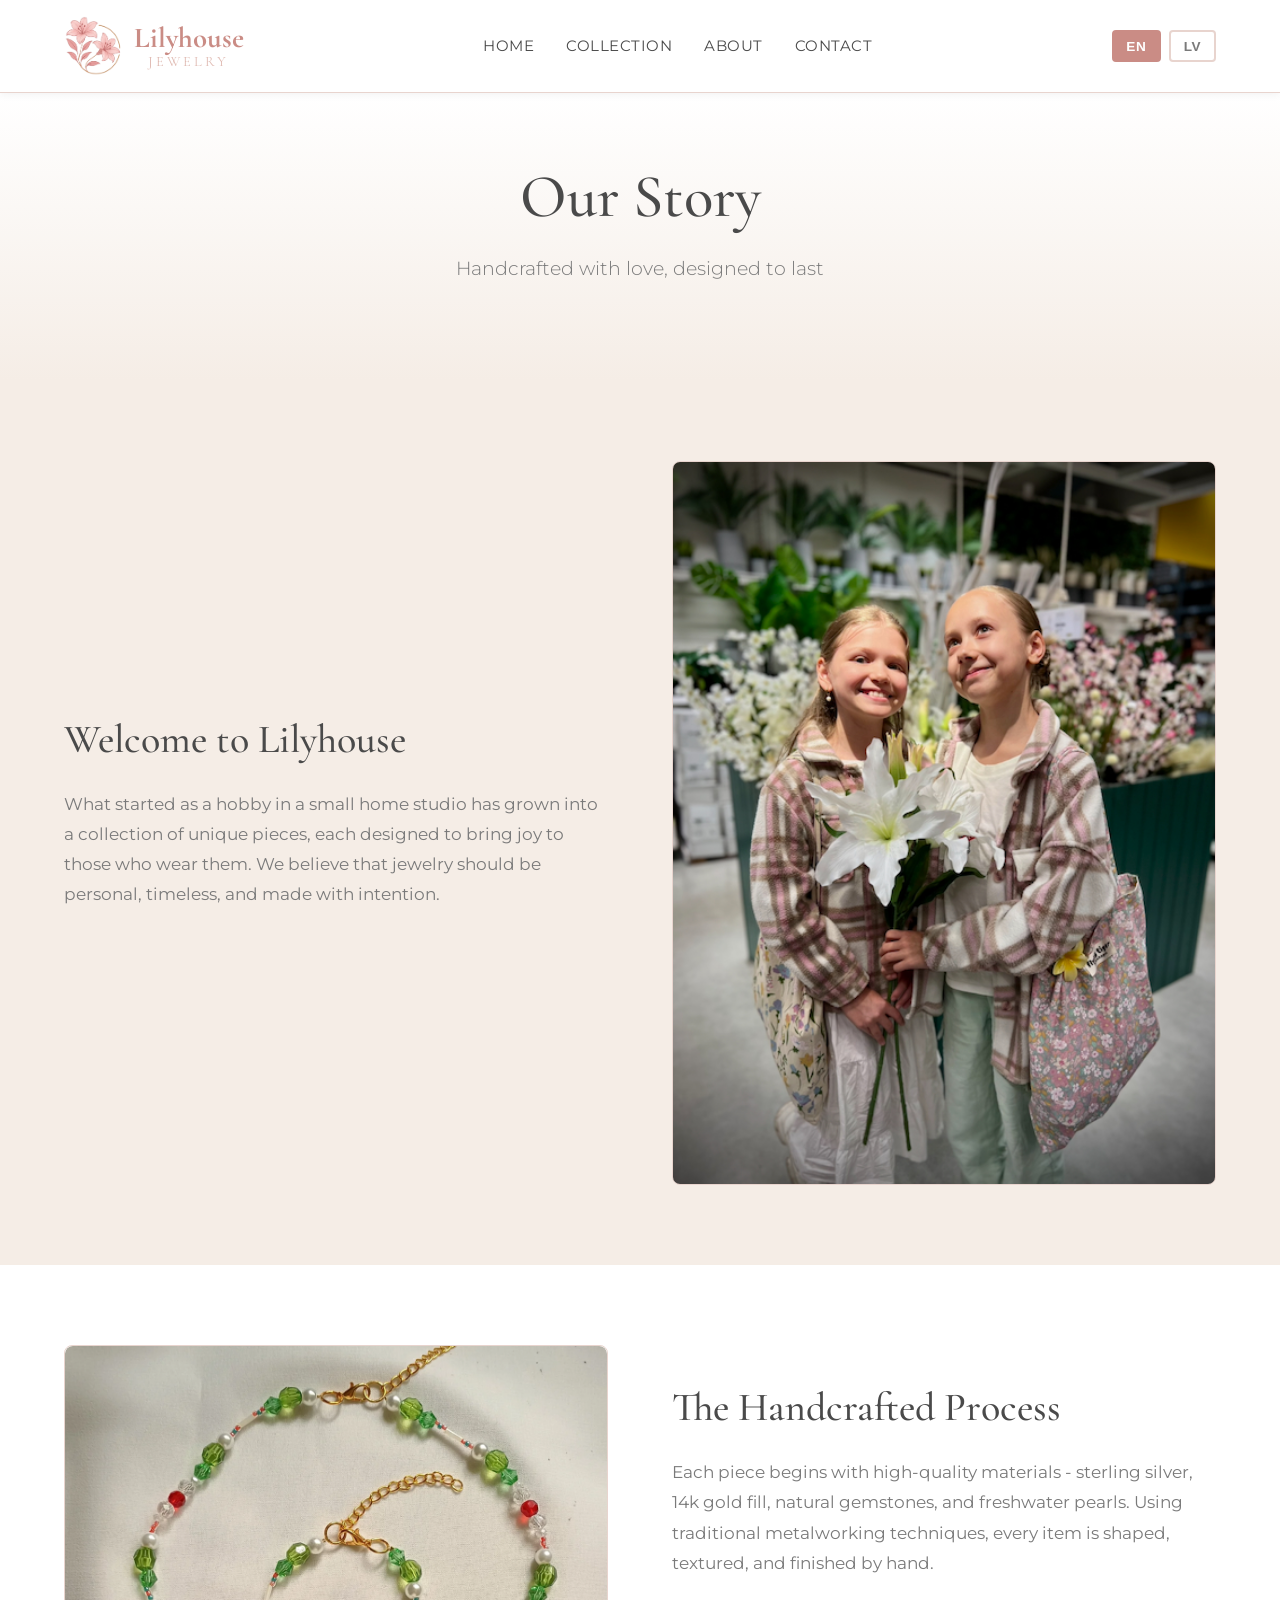
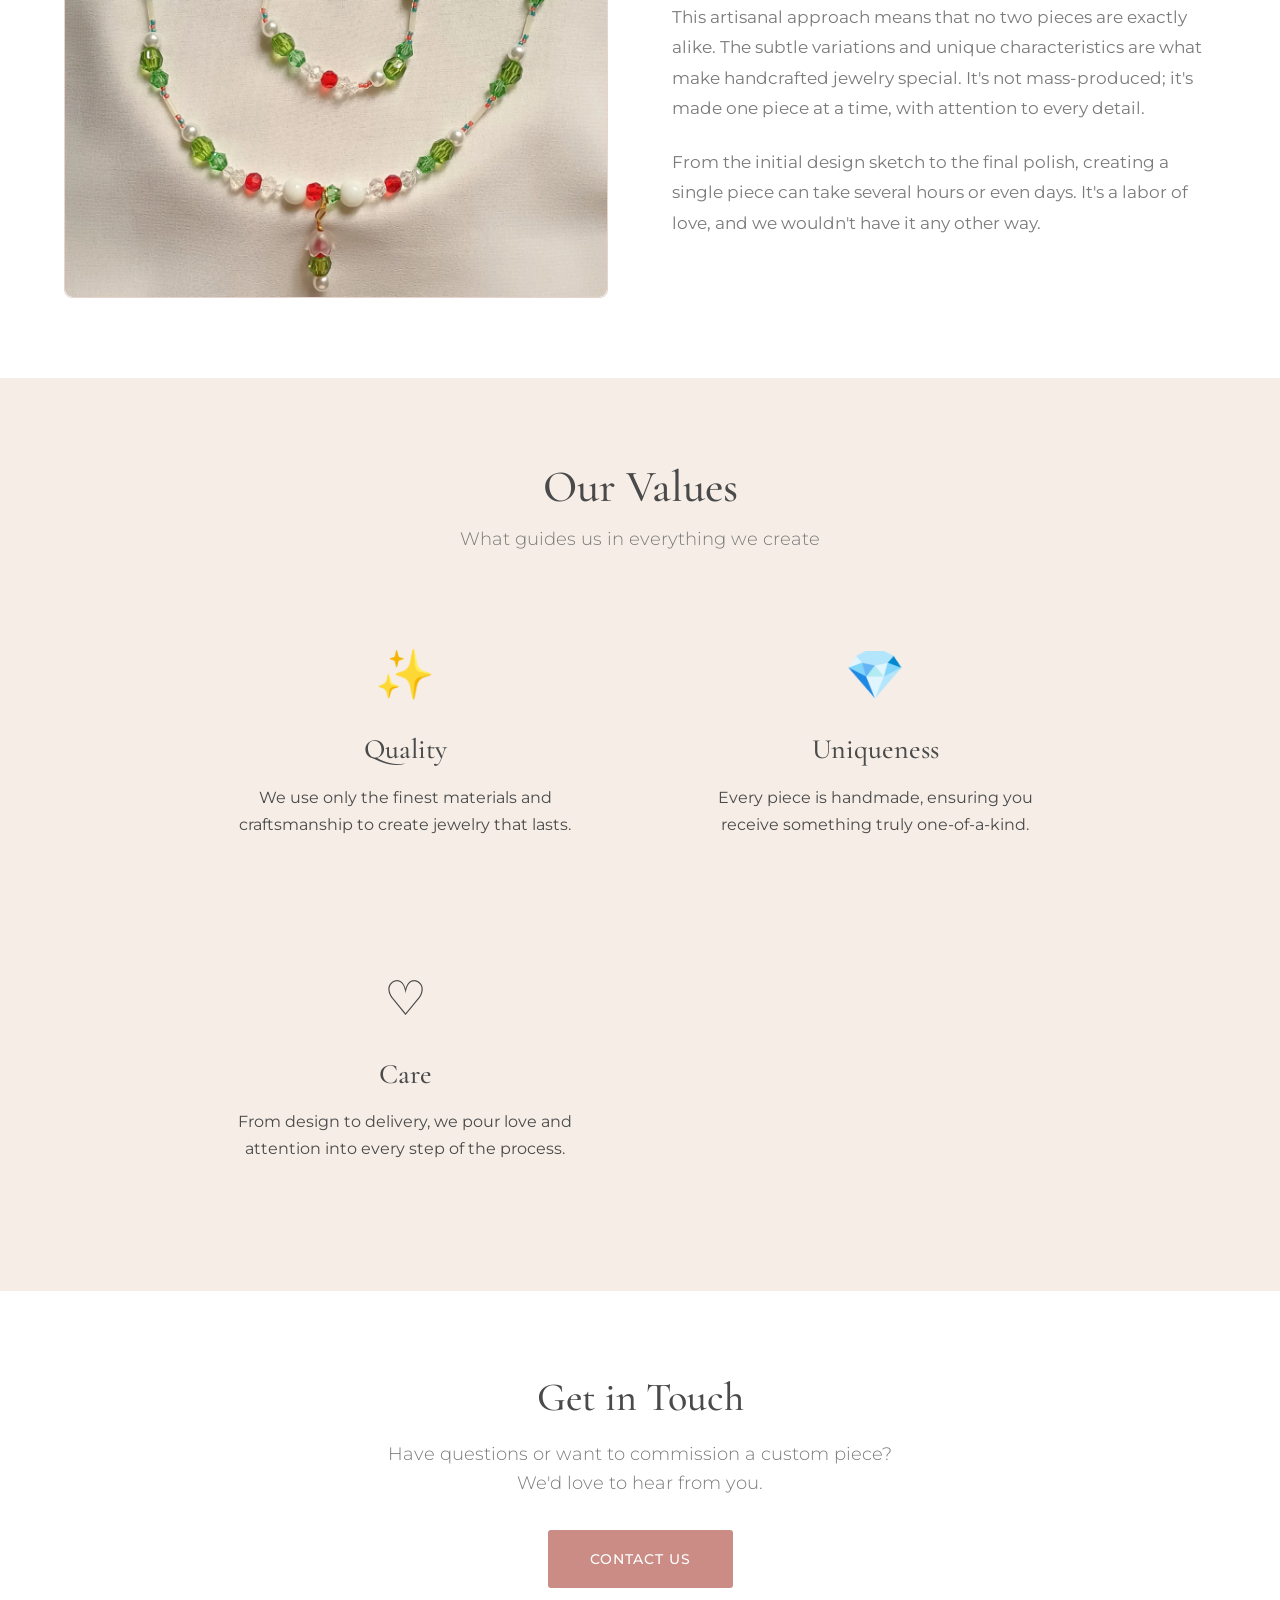
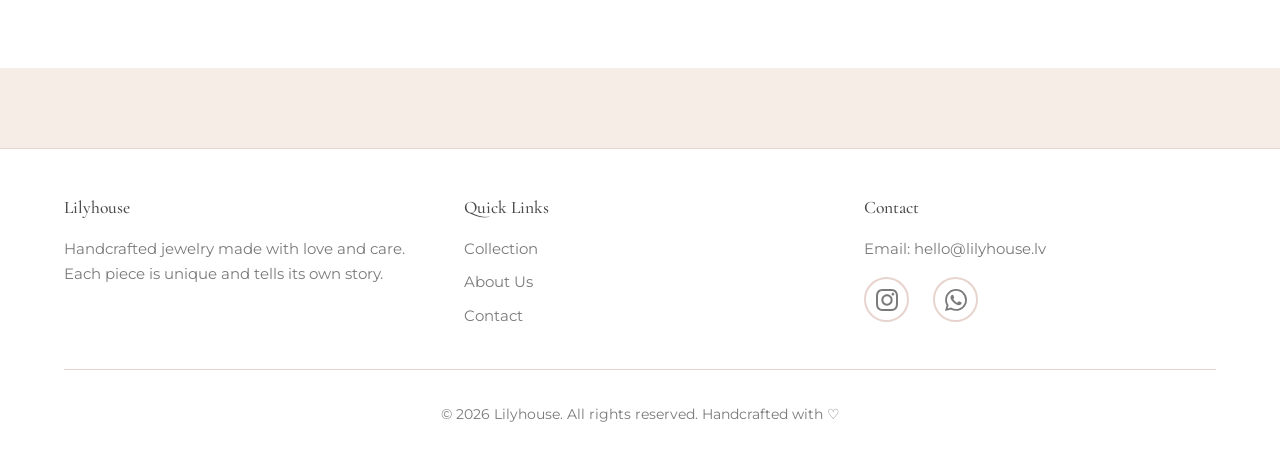
==== commit 618f677f: "lilyhouse" ====
--- a/about.html
+++ b/about.html
@@ -52,10 +52,8 @@
       <div class="about-content">
         <div class="about-text">
           <h2 data-translate="about.welcome_title">Welcome to Lilyhouse</h2>
-          <p data-translate="about.welcome_p1">
-            Lilyhouse was born from a passion for creating beautiful, meaningful jewelry 
-            that tells a story. Every piece is handcrafted with care, using traditional 
-            techniques and quality materials that stand the test of time.
+          <p1 data-translate="aboLilyhouse was ut.welcome_p1">
+          
           </p>
           <p data-translate="about.welcome_p2">
             What started as a hobby in a small home studio has grown into a collection 
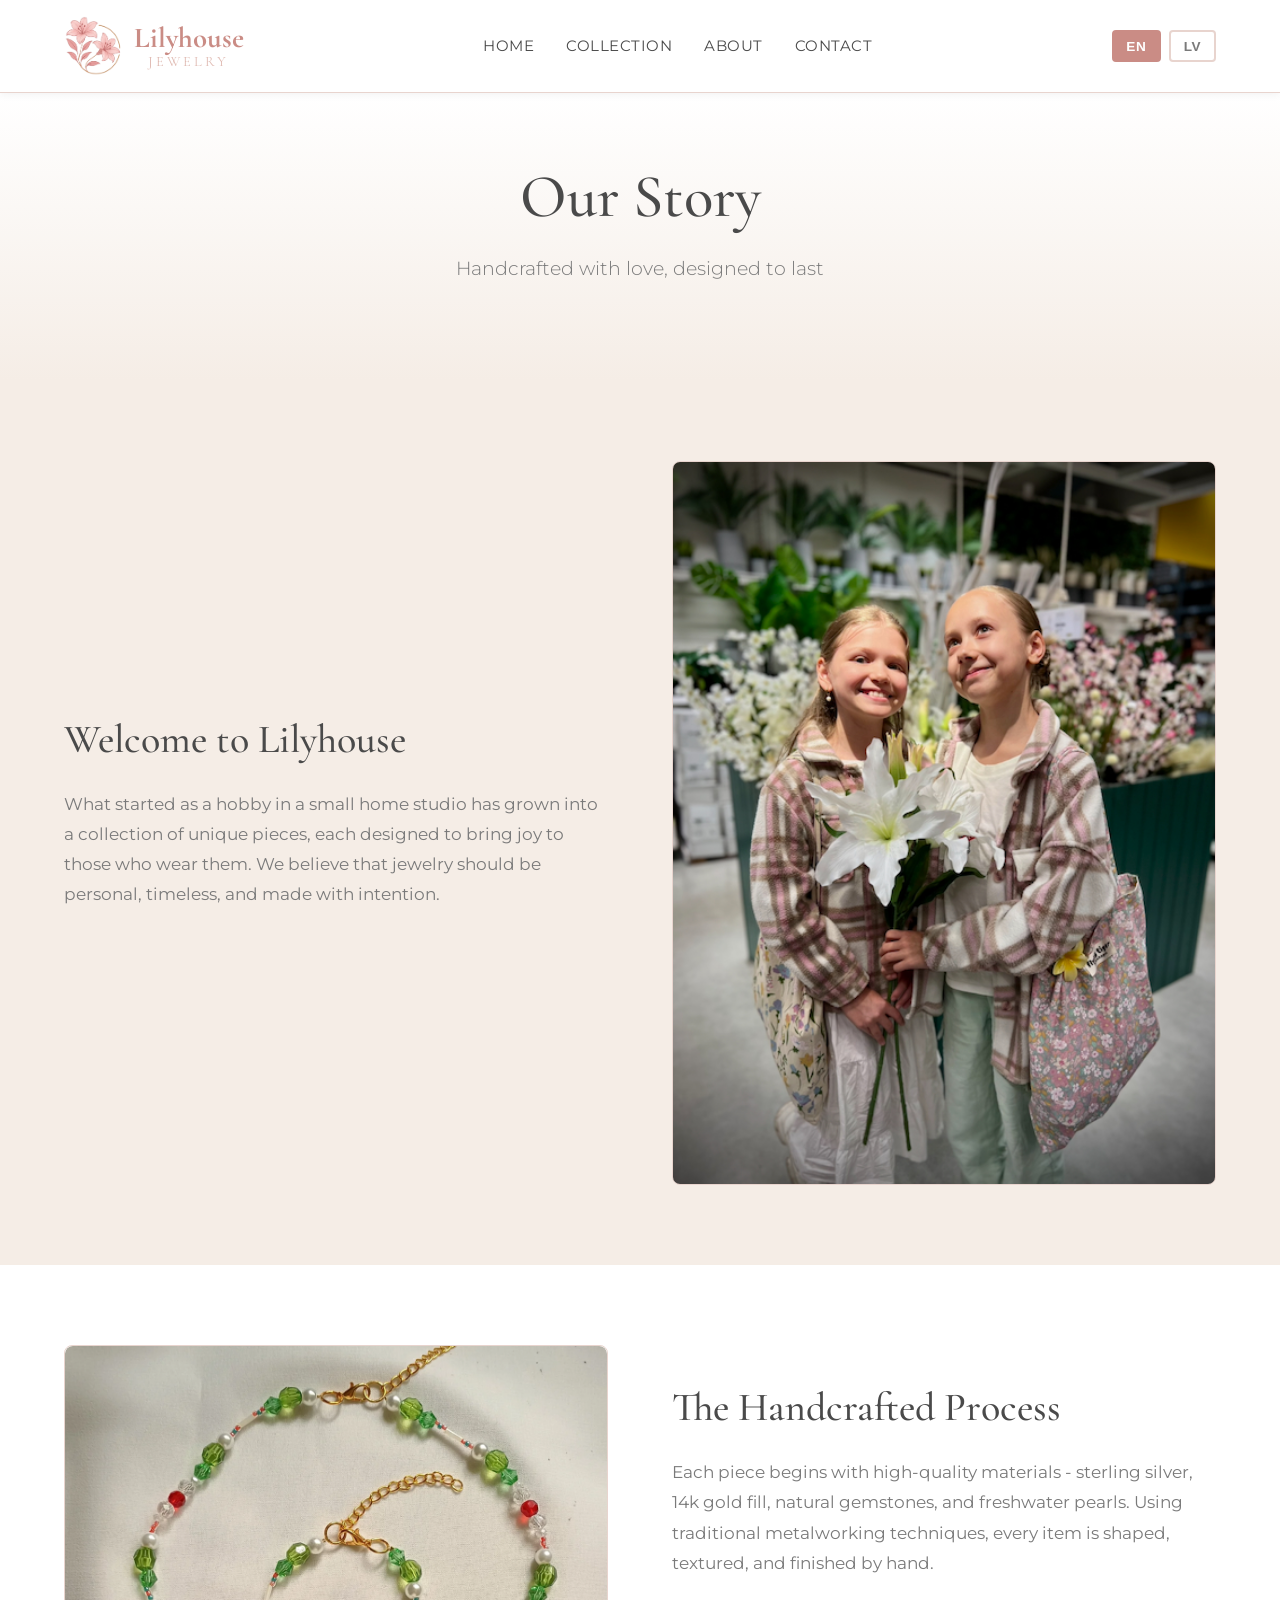
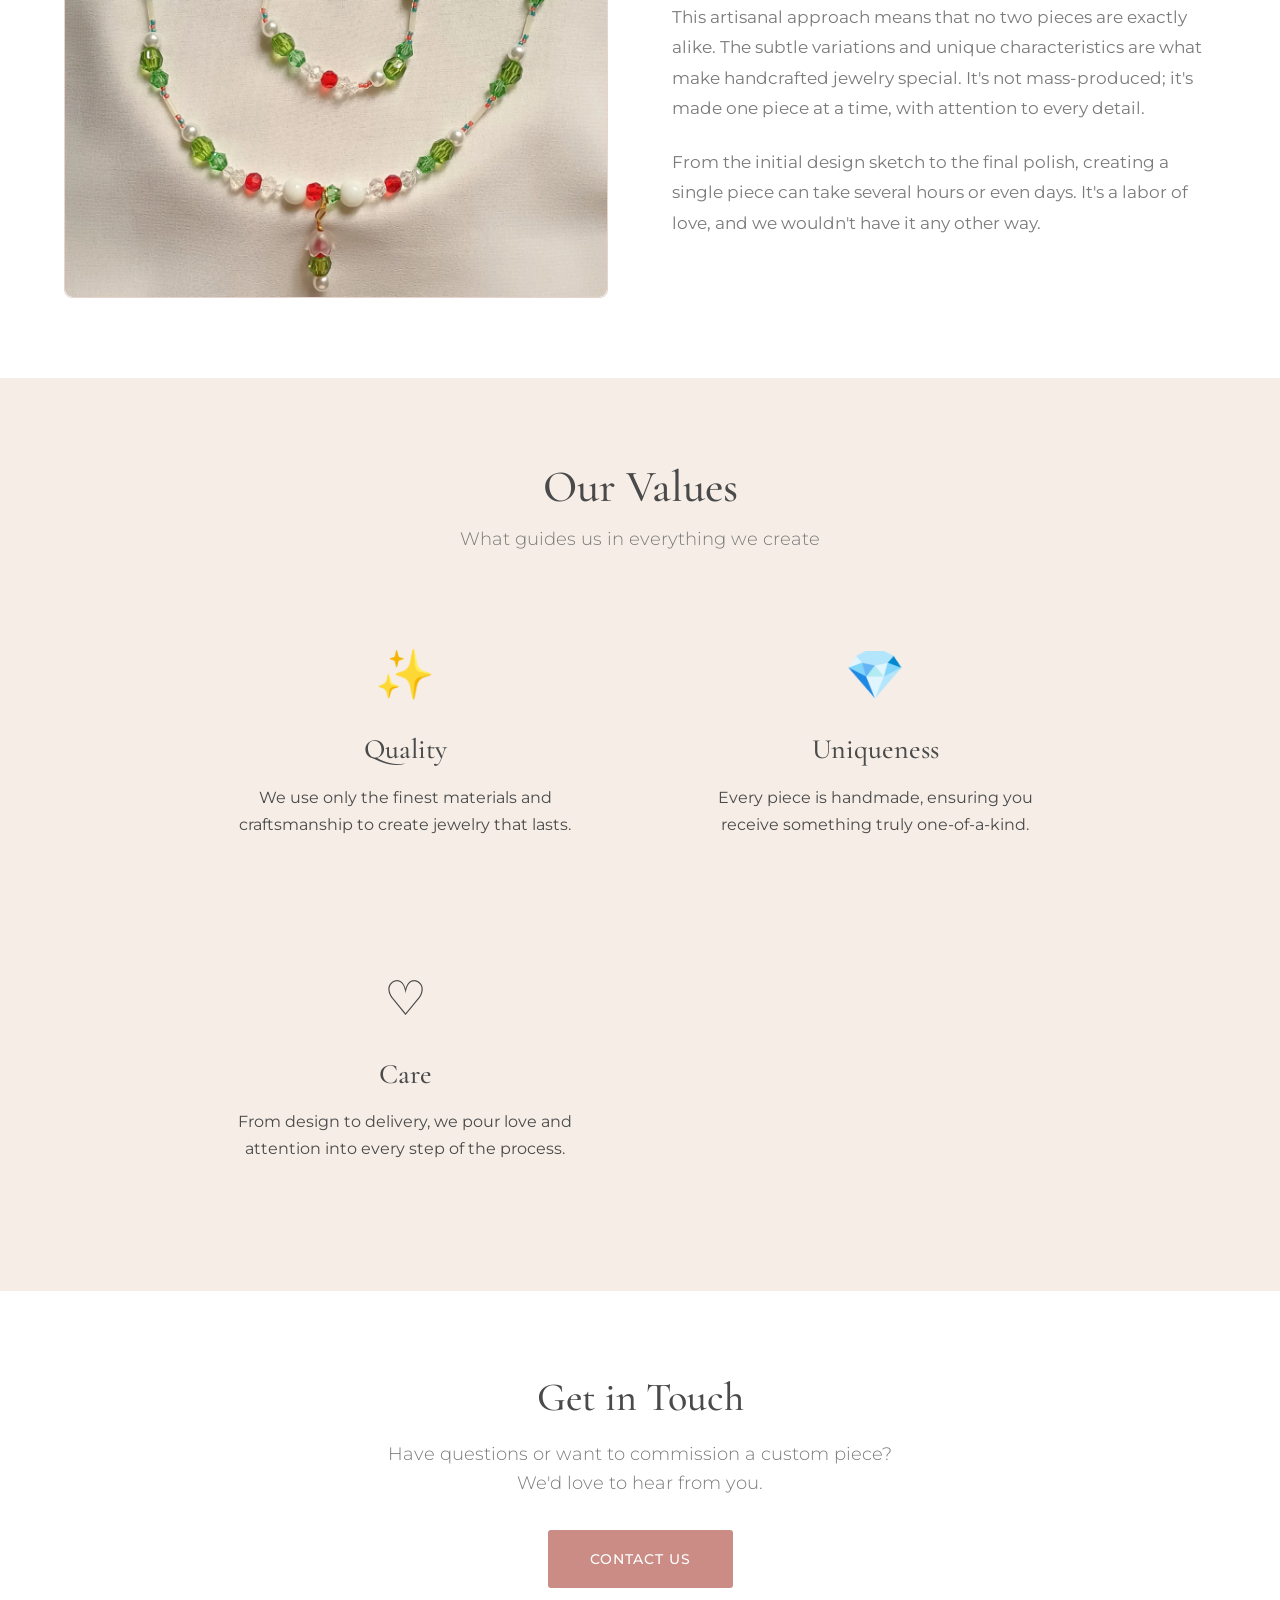
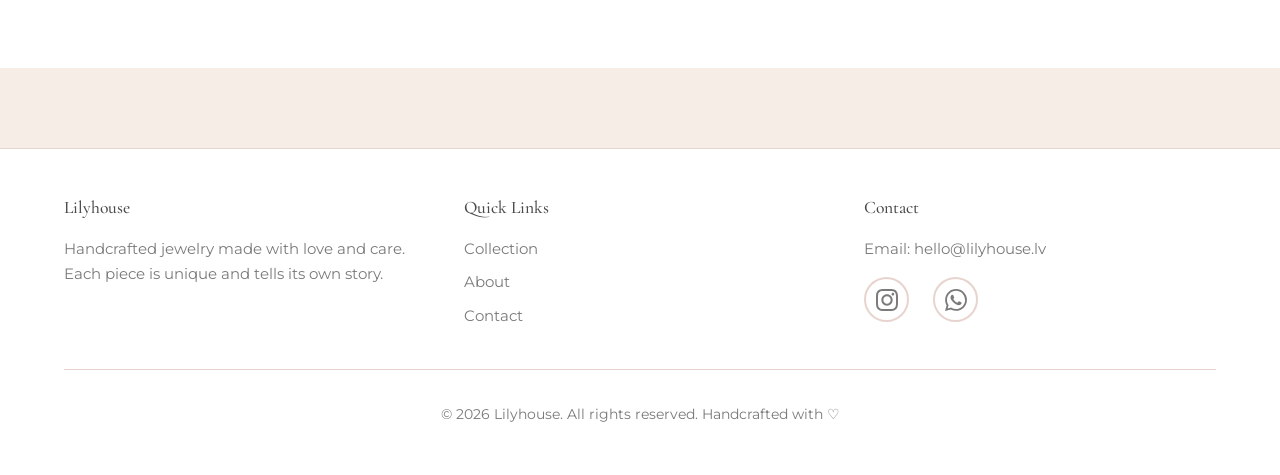
==== commit f6a5213d: "Fixes;" ====
--- a/about.html
+++ b/about.html
@@ -51,15 +51,9 @@
     <div class="container">
       <div class="about-content">
         <div class="about-text">
-          <h2 data-translate="about.welcome_title">Welcome to Lilyhouse</h2>
-          <p1 data-translate="aboLilyhouse was ut.welcome_p1">
-          
-          </p>
-          <p data-translate="about.welcome_p2">
-            What started as a hobby in a small home studio has grown into a collection 
-            of unique pieces, each designed to bring joy to those who wear them. We believe 
-            that jewelry should be personal, timeless, and made with intention.
-          </p>
+          <h2 data-translate="about.welcome_title"></h2>
+          <p1 data-translate="about.welcome_p1"></p>
+          <p data-translate="about.welcome_p2"></p>
         </div>
         <div class="about-image">
           <img src="images/content/ieva_anna_lily.jpeg" alt="Lilyhouse jewelry craftsmanship">
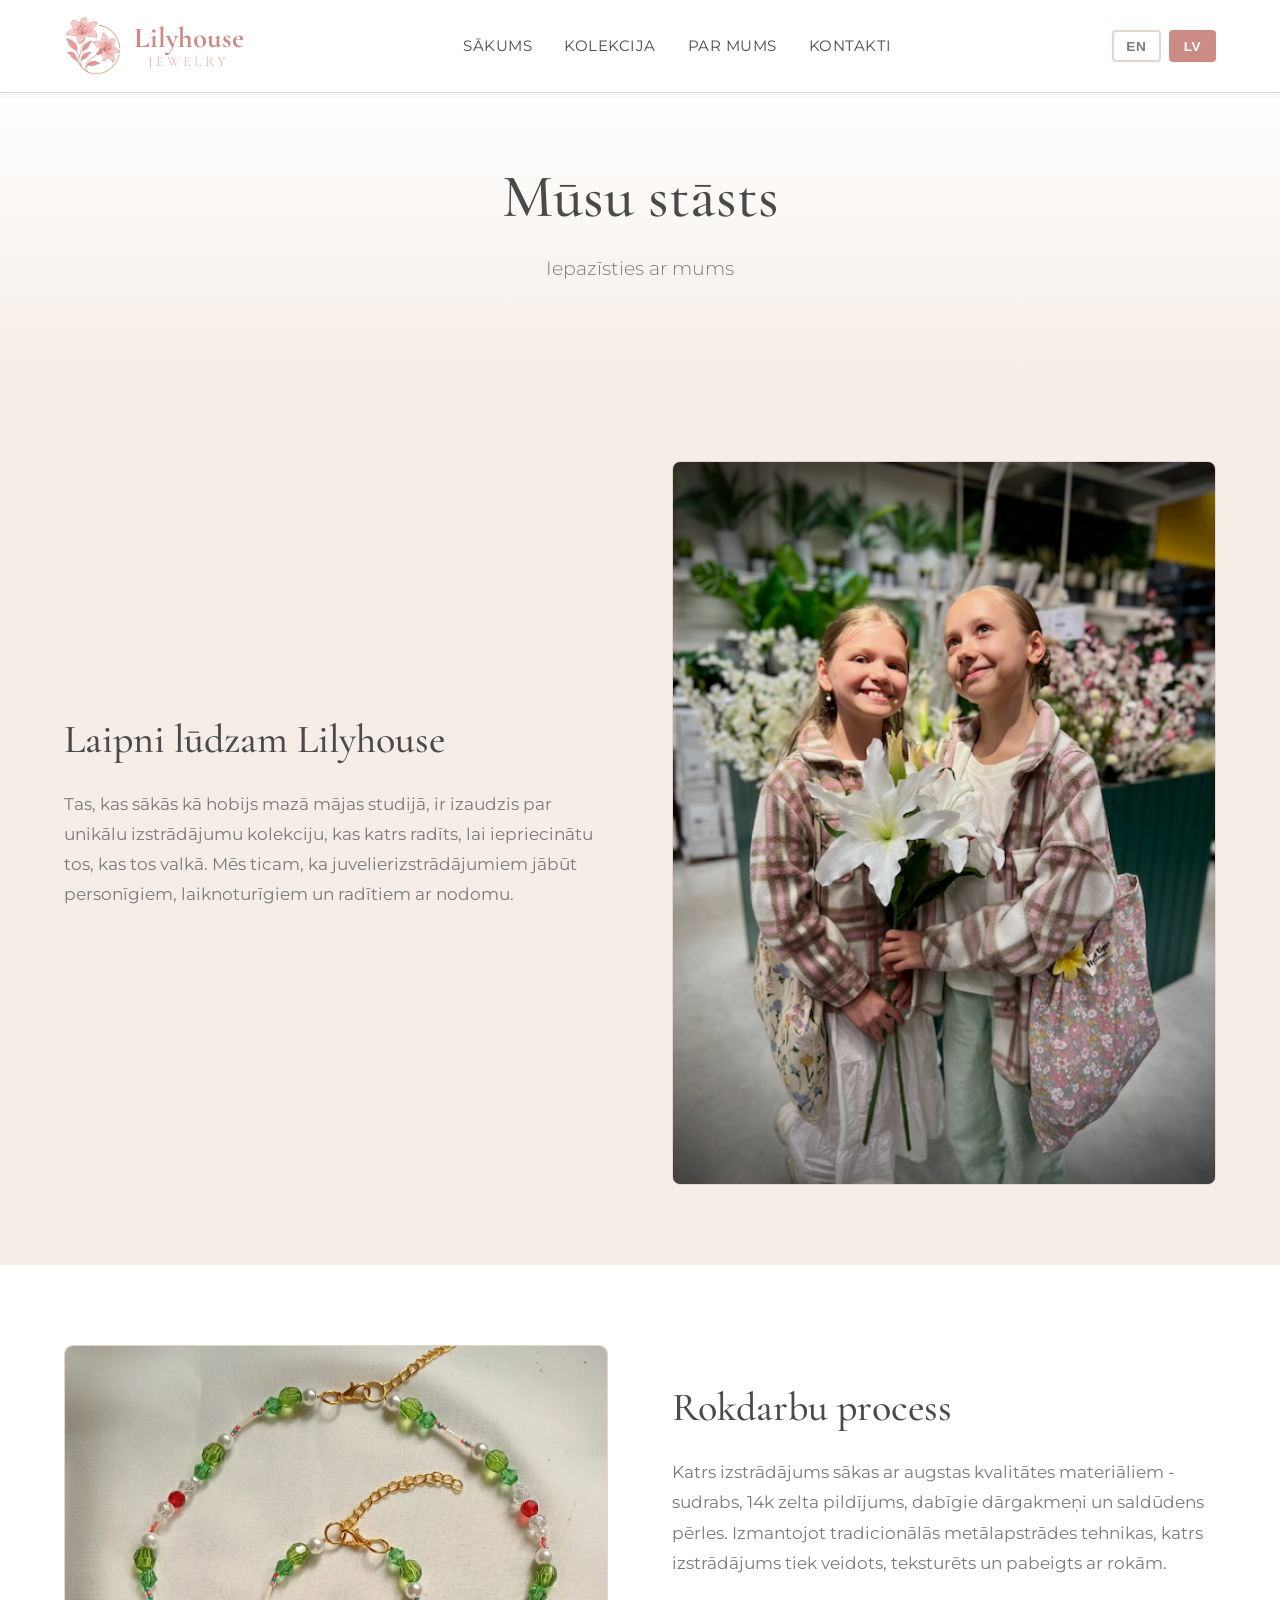
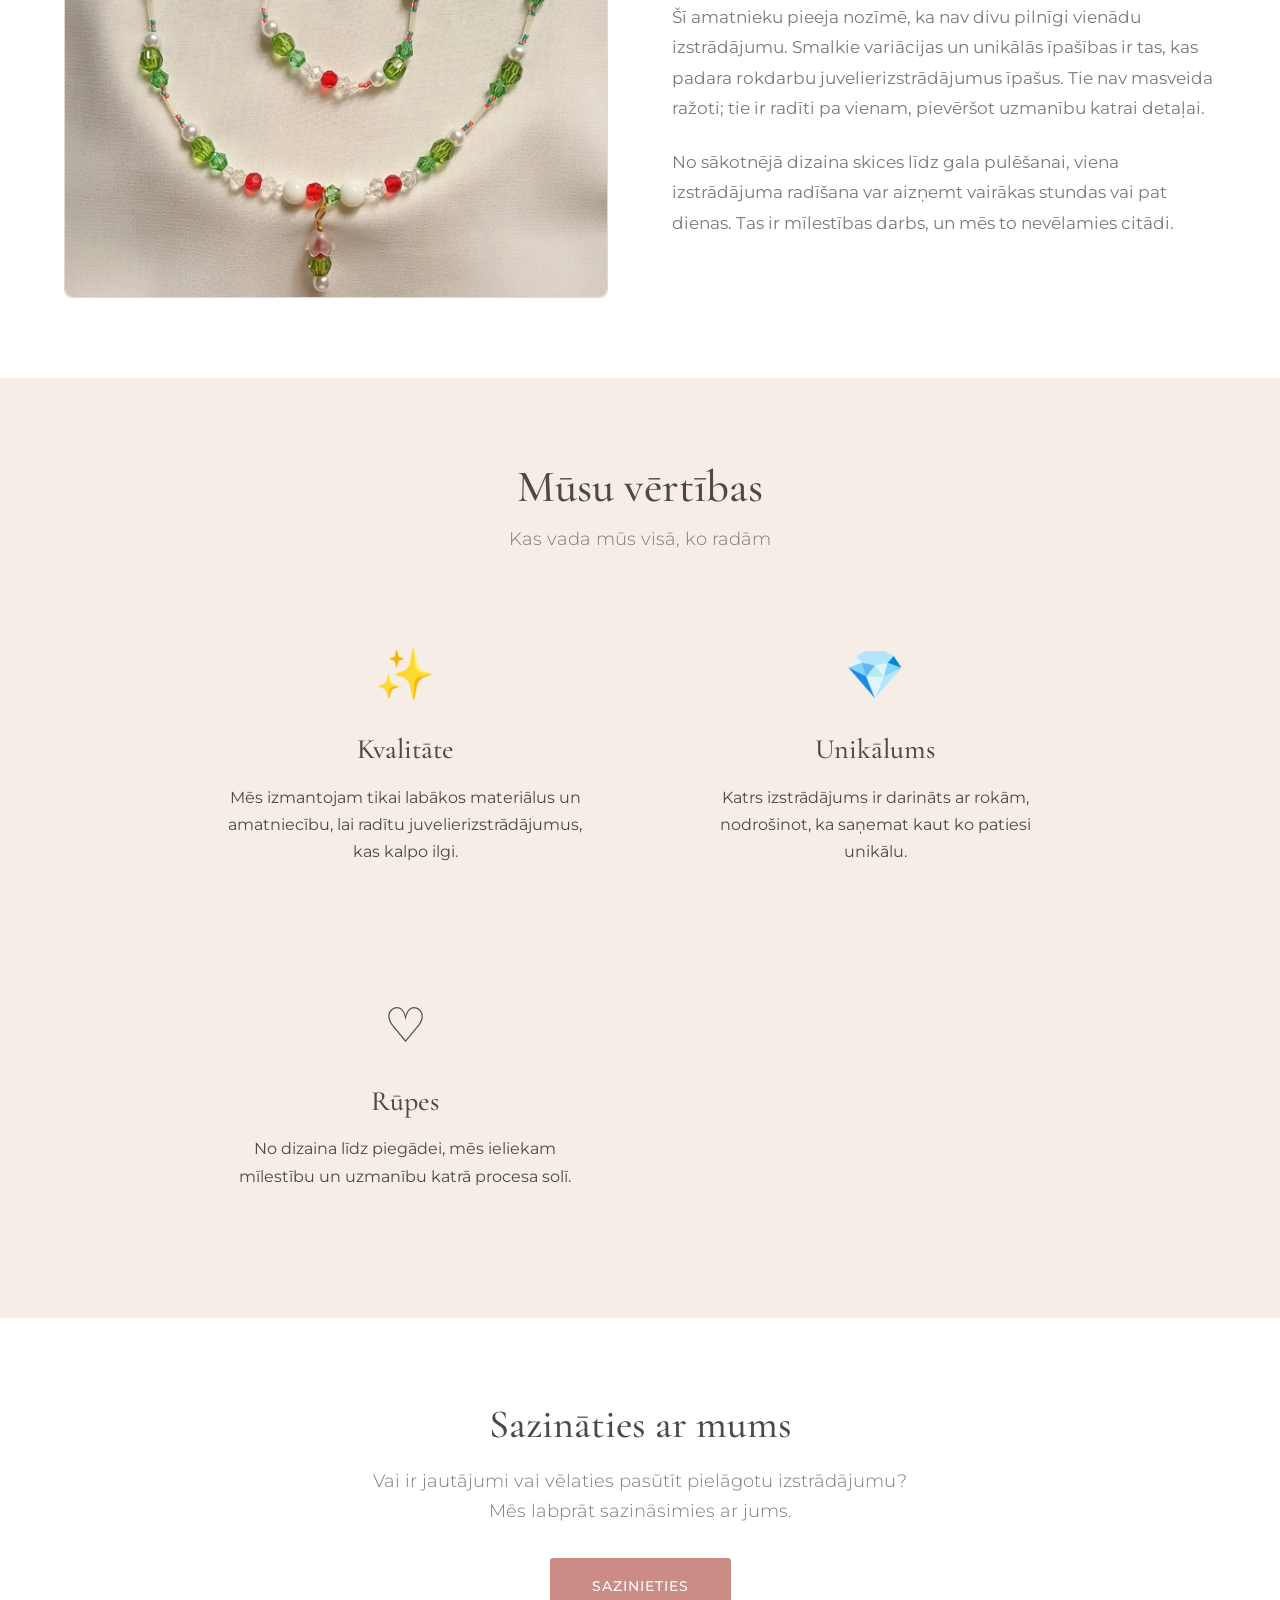
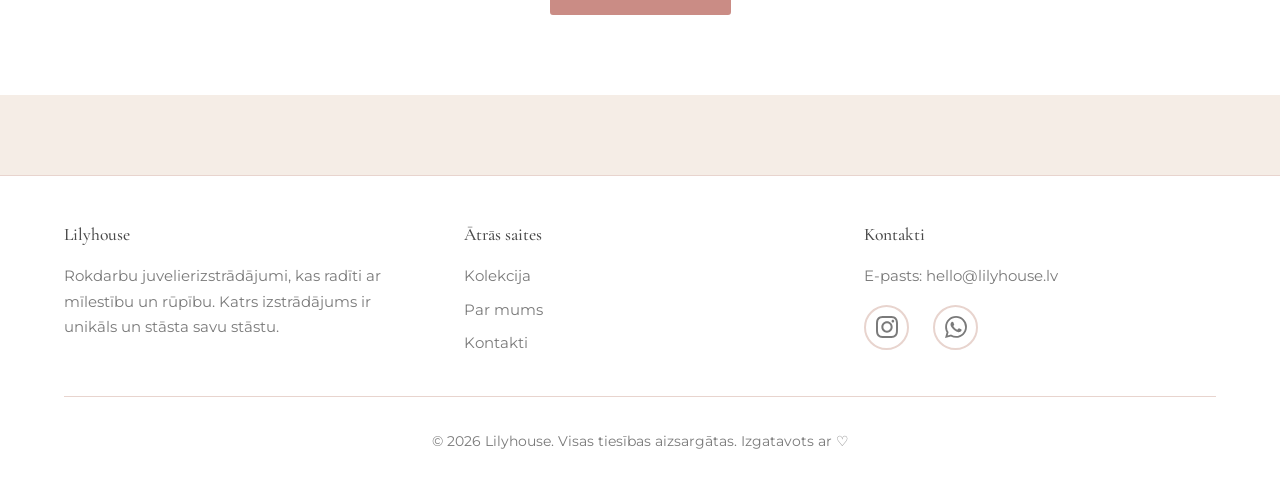
==== commit 0c8efb29: "Update language button states and default language setting to Latvian" ====
--- a/about.html
+++ b/about.html
@@ -23,14 +23,14 @@
         </a>
         <button class="mobile-menu-toggle" aria-label="Toggle menu">☰</button>
         <ul class="nav-links">
-          <li><a href="index.html" data-translate="nav.home">Home</a></li>
-          <li><a href="collection.html" data-translate="nav.collection">Collection</a></li>
-          <li><a href="about.html" data-translate="nav.about">About</a></li>
-          <li><a href="contact.html" data-translate="nav.contact">Contact</a></li>
+          <li><a href="index.html" data-translate="nav.home"></a></li>
+          <li><a href="collection.html" data-translate="nav.collection"></a></li>
+          <li><a href="about.html" data-translate="nav.about"></a></li>
+          <li><a href="contact.html" data-translate="nav.contact"></a></li>
         </ul>
         <div class="lang-switcher">
-          <button class="lang-btn active" data-lang="en">EN</button>
-          <button class="lang-btn" data-lang="lv">LV</button>
+          <button class="lang-btn" data-lang="en">EN</button>
+          <button class="lang-btn active" data-lang="lv">LV</button>
         </div>
       </nav>
     </div>
@@ -39,10 +39,8 @@
   <!-- About Header -->
   <section class="hero" style="padding: 4rem 0;">
     <div class="container">
-      <h1 data-translate="about.title">Our Story</h1>
-      <p class="hero-subtitle" data-translate="about.subtitle">
-        Handcrafted with love, designed to last
-      </p>
+      <h1 data-translate="about.title"></h1>
+      <p class="hero-subtitle" data-translate="about.subtitle"></p>
     </div>
   </section>
 
@@ -70,22 +68,10 @@
           <img src="images/products/apple-fairy-twins-set.png" alt="Handcrafted jewelry process" style="width: 100%; height: auto; border-radius: 8px;">
         </div>
         <div class="about-text" style="order: 2;">
-          <h2 data-translate="about.craft_title">The Handcrafted Process</h2>
-          <p data-translate="about.craft_p1">
-            Each piece begins with high-quality materials - sterling silver, 14k gold fill, 
-            natural gemstones, and freshwater pearls. Using traditional metalworking techniques, 
-            every item is shaped, textured, and finished by hand.
-          </p>
-          <p data-translate="about.craft_p2">
-            This artisanal approach means that no two pieces are exactly alike. The subtle 
-            variations and unique characteristics are what make handcrafted jewelry special. 
-            It's not mass-produced; it's made one piece at a time, with attention to every detail.
-          </p>
-          <p data-translate="about.craft_p3">
-            From the initial design sketch to the final polish, creating a single piece can 
-            take several hours or even days. It's a labor of love, and we wouldn't have it 
-            any other way.
-          </p>
+          <h2 data-translate="about.craft_title"></h2>
+          <p data-translate="about.craft_p1"></p>
+          <p data-translate="about.craft_p2"></p>
+          <p data-translate="about.craft_p3"></p>
         </div>
       </div>
     </div>
@@ -95,27 +81,27 @@
   <section>
     <div class="container">
       <div class="section-title">
-        <h2 data-translate="about.values_title">Our Values</h2>
-        <p class="section-subtitle" data-translate="about.values_subtitle">What guides us in everything we create</p>
+        <h2 data-translate="about.values_title"></h2>
+        <p class="section-subtitle" data-translate="about.values_subtitle"></p>
       </div>
       
       <div class="product-grid" style="max-width: 900px; margin: 0 auto;">
         <div style="text-align: center; padding: 2rem;">
           <div style="font-size: 3rem; margin-bottom: 1rem;">✨</div>
-          <h3 data-translate="about.quality_title">Quality</h3>
-          <p data-translate="about.quality_text">We use only the finest materials and craftsmanship to create jewelry that lasts.</p>
+          <h3 data-translate="about.quality_title"></h3>
+          <p data-translate="about.quality_text"></p>
         </div>
         
         <div style="text-align: center; padding: 2rem;">
           <div style="font-size: 3rem; margin-bottom: 1rem;">💎</div>
-          <h3 data-translate="about.unique_title">Uniqueness</h3>
-          <p data-translate="about.unique_text">Every piece is handmade, ensuring you receive something truly one-of-a-kind.</p>
+          <h3 data-translate="about.unique_title"></h3>
+          <p data-translate="about.unique_text"></p>
         </div>
         
         <div style="text-align: center; padding: 2rem;">
           <div style="font-size: 3rem; margin-bottom: 1rem;">♡</div>
-          <h3 data-translate="about.care_title">Care</h3>
-          <p data-translate="about.care_text">From design to delivery, we pour love and attention into every step of the process.</p>
+          <h3 data-translate="about.care_title"></h3>
+          <p data-translate="about.care_text"></p>
         </div>
       </div>
     </div>
@@ -124,13 +110,10 @@
   <!-- Contact CTA -->
   <section style="background-color: var(--color-white);">
     <div class="container text-center">
-      <h2 data-translate="about.cta_title">Get in Touch</h2>
-      <p class="section-subtitle mb-2" data-translate="about.cta_subtitle">
-        Have questions or want to commission a custom piece?<br>
-        We'd love to hear from you.
-      </p>
+      <h2 data-translate="about.cta_title"></h2>
+      <p class="section-subtitle mb-2" data-translate="about.cta_subtitle"></p>
       <div style="margin-top: 2rem;">
-        <a href="contact.html" class="btn" data-translate="about.cta_button">Contact Us</a>
+        <a href="contact.html" class="btn" data-translate="about.cta_button"></a>
       </div>
     </div>
   </section>
@@ -141,19 +124,19 @@
       <div class="footer-content">
         <div class="footer-section">
           <h3>Lilyhouse</h3>
-          <p data-translate="footer.about">Handcrafted jewelry made with love and care. Each piece is unique and tells its own story.</p>
+          <p data-translate="footer.about"></p>
         </div>
         
         <div class="footer-section">
-          <h3 data-translate="footer.links_title">Quick Links</h3>
-          <a href="collection.html" data-translate="nav.collection">Collection</a>
-          <a href="about.html" data-translate="nav.about">About Us</a>
-          <a href="contact.html" data-translate="nav.contact">Contact</a>
+          <h3 data-translate="footer.links_title"></h3>
+          <a href="collection.html" data-translate="nav.collection"></a>
+          <a href="about.html" data-translate="nav.about"></a>
+          <a href="contact.html" data-translate="nav.contact"></a>
         </div>
         
         <div class="footer-section">
-          <h3 data-translate="footer.contact_title">Contact</h3>
-          <p><span data-translate="footer.email_label">Email:</span> hello@lilyhouse.lv</p>
+          <h3 data-translate="footer.contact_title"></h3>
+          <p><span data-translate="footer.email_label"></span> hello@lilyhouse.lv</p>
           <div class="social-links" style="justify-content: flex-start; margin-top: 1rem;">
             <a href="https://www.instagram.com/lillyhouse_lv" target="_blank" rel="noopener" class="social-link" aria-label="Instagram"><svg viewBox="0 0 24 24" xmlns="http://www.w3.org/2000/svg"><path d="M12 2.163c3.204 0 3.584.012 4.85.07 3.252.148 4.771 1.691 4.919 4.919.058 1.265.069 1.645.069 4.849 0 3.205-.012 3.584-.069 4.849-.149 3.225-1.664 4.771-4.919 4.919-1.266.058-1.644.07-4.85.07-3.204 0-3.584-.012-4.849-.07-3.26-.149-4.771-1.699-4.919-4.92-.058-1.265-.07-1.644-.07-4.849 0-3.204.013-3.583.07-4.849.149-3.227 1.664-4.771 4.919-4.919 1.266-.057 1.645-.069 4.849-.069zm0-2.163c-3.259 0-3.667.014-4.947.072-4.358.2-6.78 2.618-6.98 6.98-.059 1.281-.073 1.689-.073 4.948 0 3.259.014 3.668.072 4.948.2 4.358 2.618 6.78 6.98 6.98 1.281.058 1.689.072 4.948.072 3.259 0 3.668-.014 4.948-.072 4.354-.2 6.782-2.618 6.979-6.98.059-1.28.073-1.689.073-4.948 0-3.259-.014-3.667-.072-4.947-.196-4.354-2.617-6.78-6.979-6.98-1.281-.059-1.69-.073-4.949-.073zm0 5.838c-3.403 0-6.162 2.759-6.162 6.162s2.759 6.163 6.162 6.163 6.162-2.759 6.162-6.163c0-3.403-2.759-6.162-6.162-6.162zm0 10.162c-2.209 0-4-1.79-4-4 0-2.209 1.791-4 4-4s4 1.791 4 4c0 2.21-1.791 4-4 4zm6.406-11.845c-.796 0-1.441.645-1.441 1.44s.645 1.44 1.441 1.44c.795 0 1.439-.645 1.439-1.44s-.644-1.44-1.439-1.44z"/></svg></a>
             <a href="https://whatsapp.com/channel/0029Vb5Qcq36rsQu8dVFQ22W" target="_blank" rel="noopener" class="social-link" aria-label="WhatsApp Channel"><svg viewBox="0 0 24 24" xmlns="http://www.w3.org/2000/svg"><path d="M17.472 14.382c-.297-.149-1.758-.867-2.03-.967-.273-.099-.471-.148-.67.15-.197.297-.767.966-.94 1.164-.173.199-.347.223-.644.075-.297-.15-1.255-.463-2.39-1.475-.883-.788-1.48-1.761-1.653-2.059-.173-.297-.018-.458.13-.606.134-.133.298-.347.446-.52.149-.174.198-.298.298-.497.099-.198.05-.371-.025-.52-.075-.149-.669-1.612-.916-2.207-.242-.579-.487-.5-.669-.51-.173-.008-.371-.01-.57-.01-.198 0-.52.074-.792.372-.272.297-1.04 1.016-1.04 2.479 0 1.462 1.065 2.875 1.213 3.074.149.198 2.096 3.2 5.077 4.487.709.306 1.262.489 1.694.625.712.227 1.36.195 1.871.118.571-.085 1.758-.719 2.006-1.413.248-.694.248-1.289.173-1.413-.074-.124-.272-.198-.57-.347m-5.421 7.403h-.004a9.87 9.87 0 01-5.031-1.378l-.361-.214-3.741.982.998-3.648-.235-.374a9.86 9.86 0 01-1.51-5.26c.001-5.45 4.436-9.884 9.888-9.884 2.64 0 5.122 1.03 6.988 2.898a9.825 9.825 0 012.893 6.994c-.003 5.45-4.437 9.884-9.885 9.884m8.413-18.297A11.815 11.815 0 0012.05 0C5.495 0 .16 5.335.157 11.892c0 2.096.547 4.142 1.588 5.945L.057 24l6.305-1.654a11.882 11.882 0 005.683 1.448h.005c6.554 0 11.89-5.335 11.893-11.893a11.821 11.821 0 00-3.48-8.413z"/></svg></a>
@@ -162,7 +145,7 @@
       </div>
       
       <div class="footer-bottom">
-        <p data-translate="footer.copyright">© 2026 Lilyhouse. All rights reserved. Handcrafted with ♡</p>
+        <p data-translate="footer.copyright"></p>
       </div>
     </div>
   </footer>
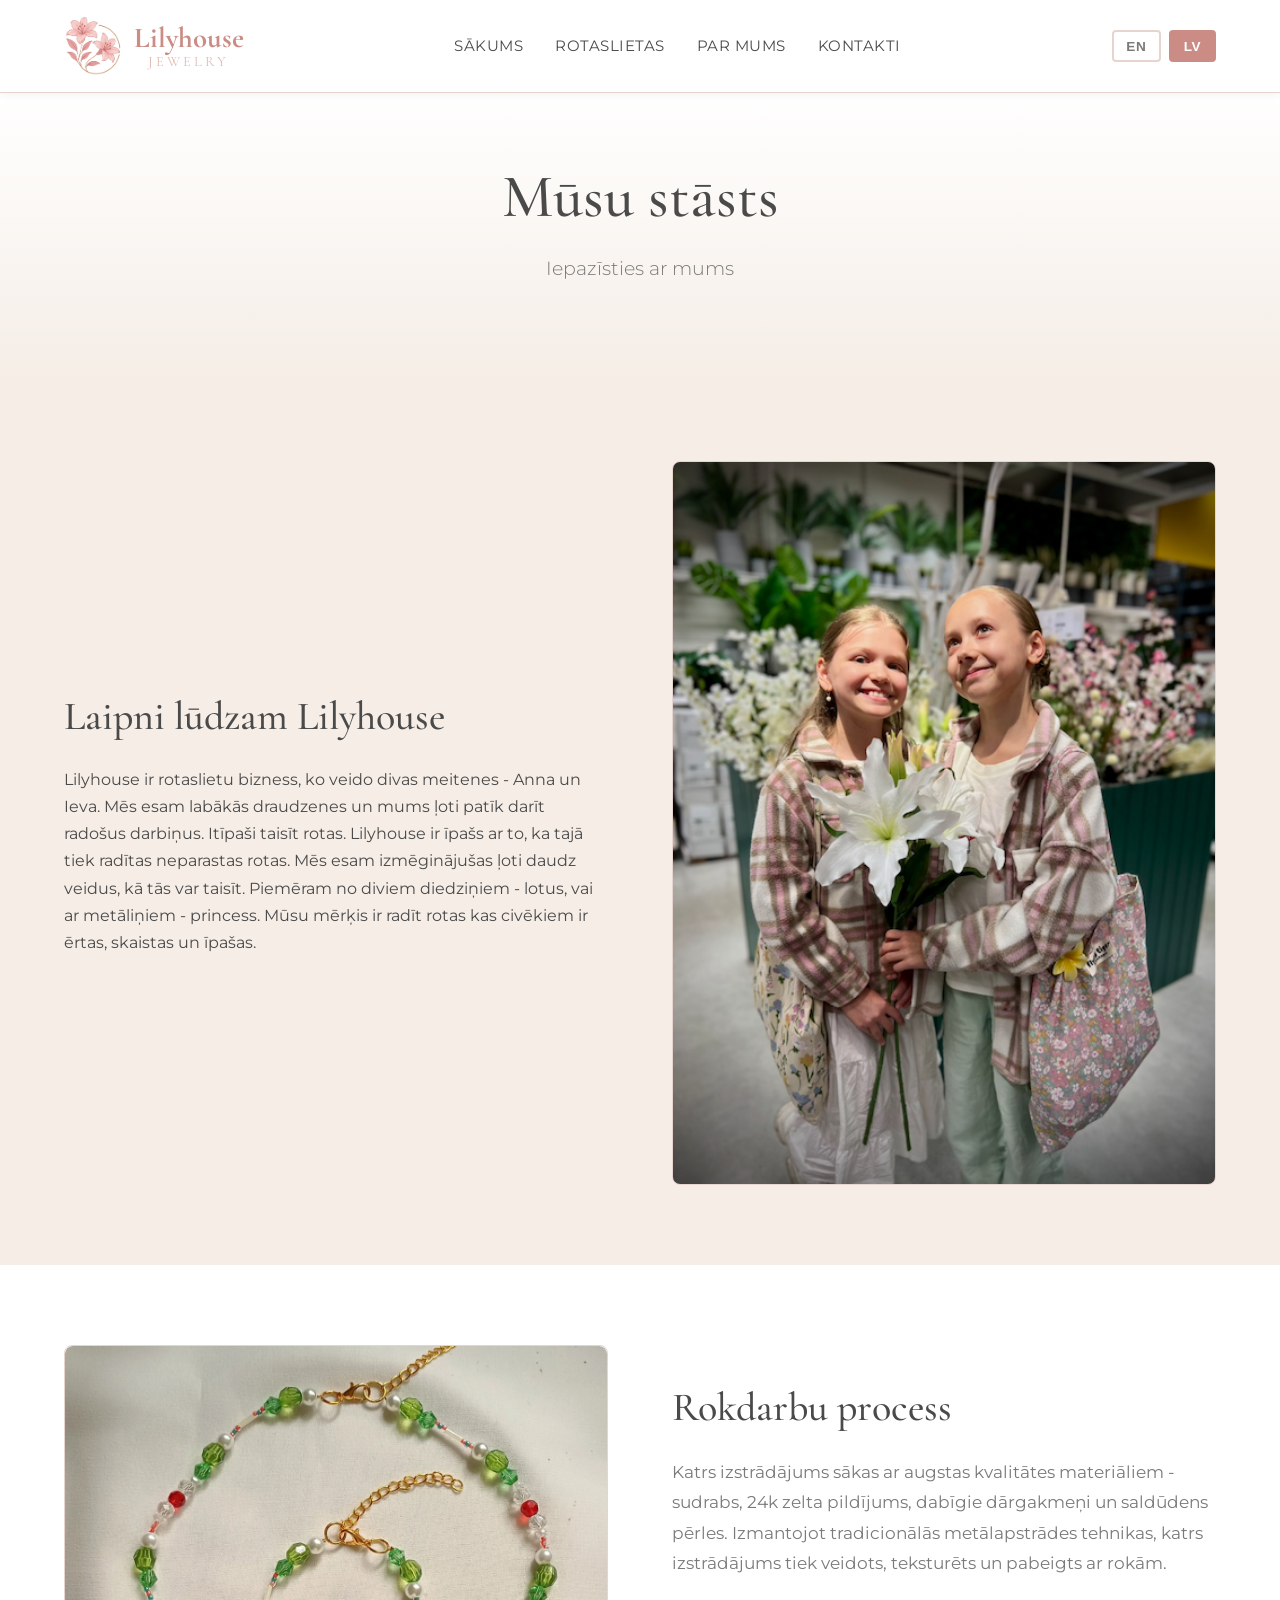
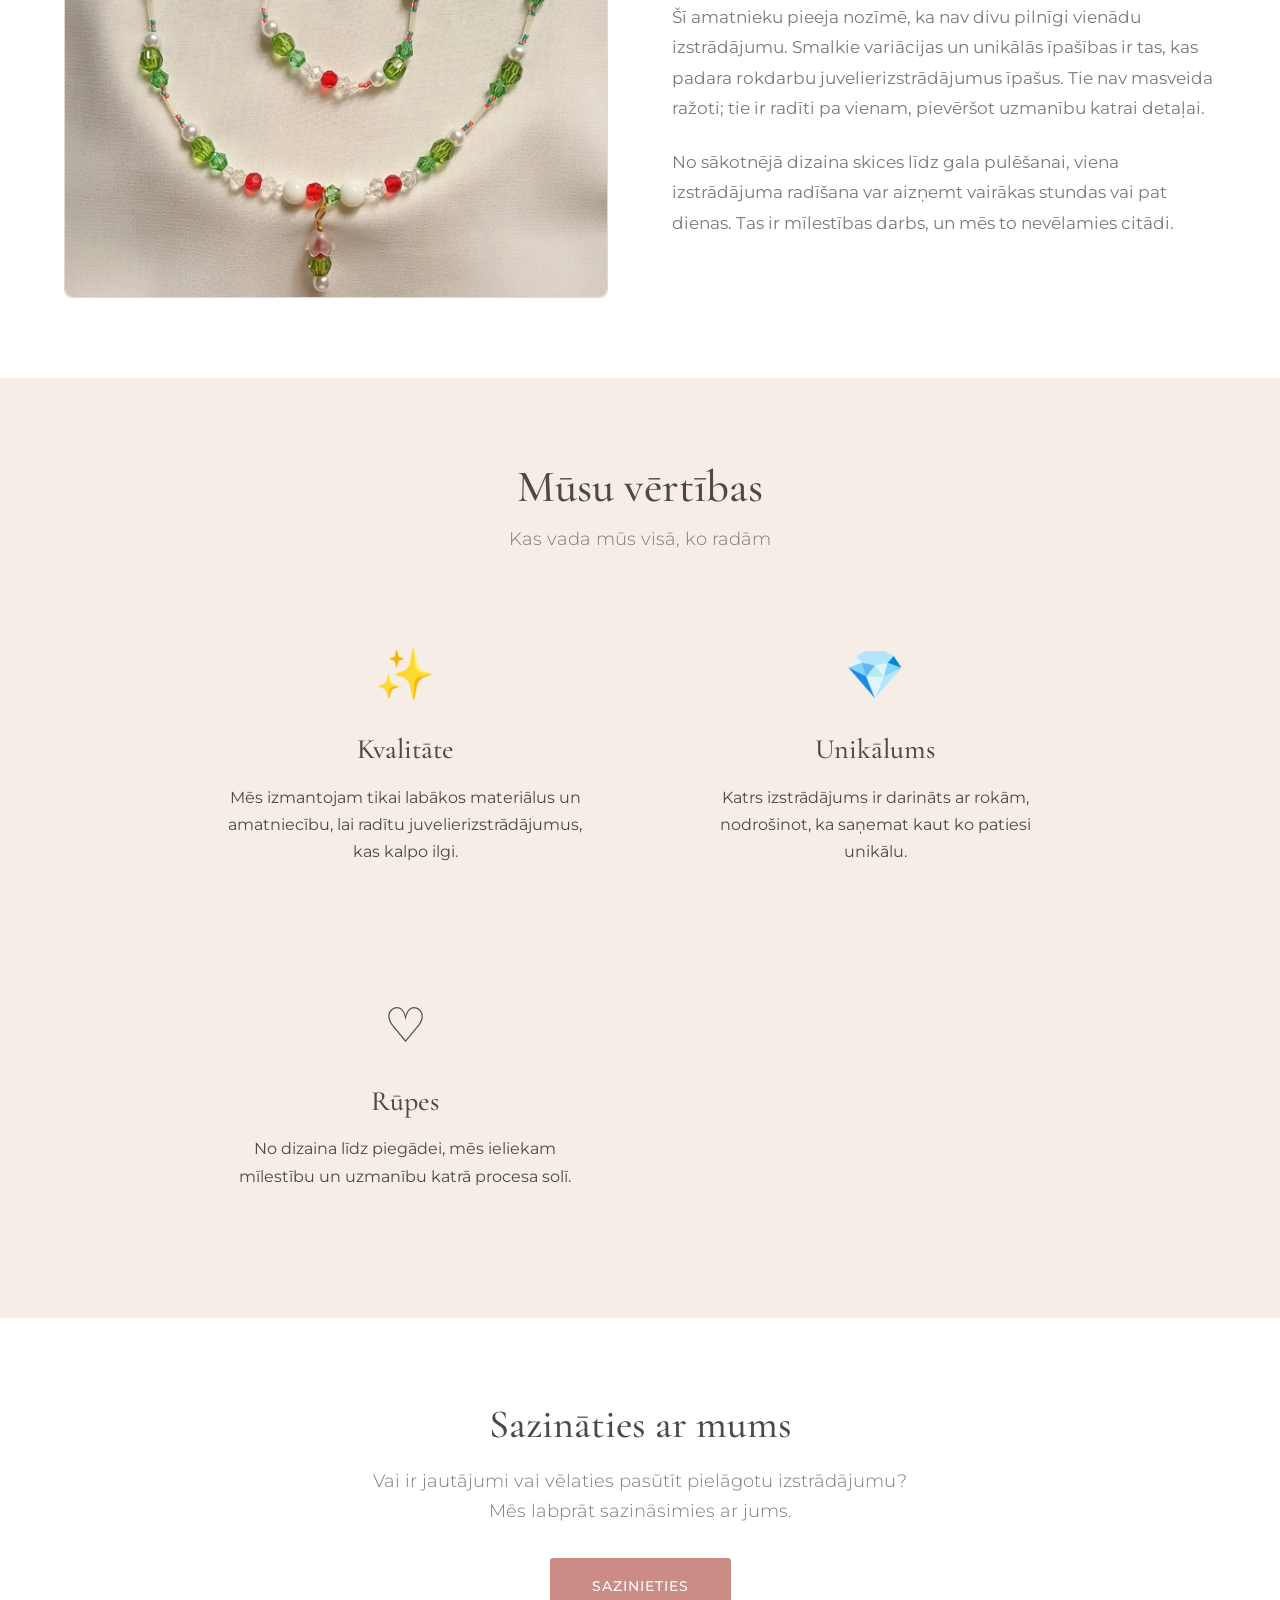
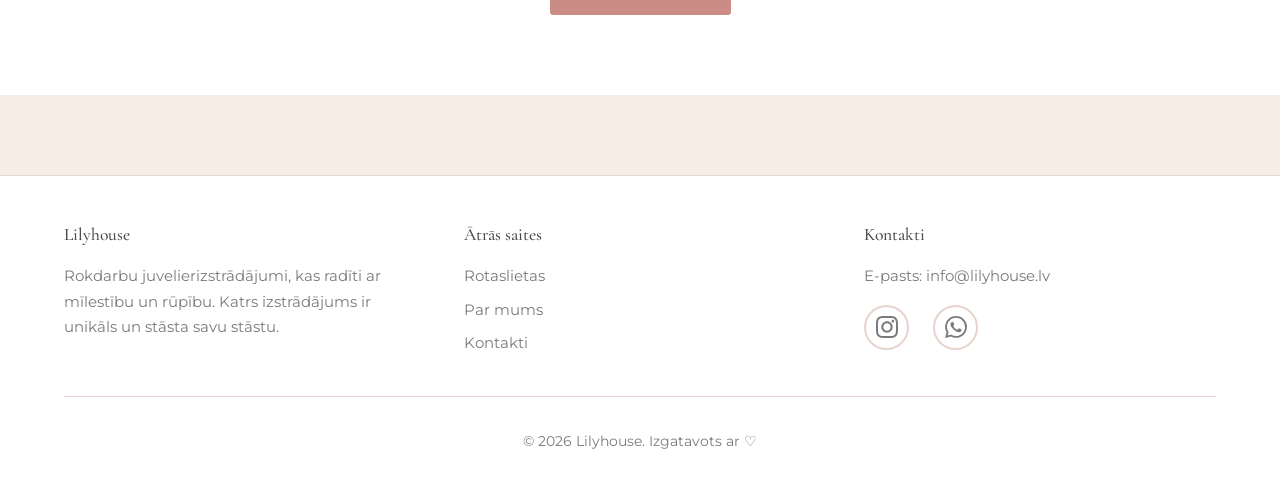
==== commit 1a3091a0: "Adding Formspree integration;l" ====
--- a/about.html
+++ b/about.html
@@ -136,7 +136,7 @@
         
         <div class="footer-section">
           <h3 data-translate="footer.contact_title"></h3>
-          <p><span data-translate="footer.email_label"></span> hello@lilyhouse.lv</p>
+          <p><span data-translate="footer.email_label"></span> info@lilyhouse.lv</p>
           <div class="social-links" style="justify-content: flex-start; margin-top: 1rem;">
             <a href="https://www.instagram.com/lillyhouse_lv" target="_blank" rel="noopener" class="social-link" aria-label="Instagram"><svg viewBox="0 0 24 24" xmlns="http://www.w3.org/2000/svg"><path d="M12 2.163c3.204 0 3.584.012 4.85.07 3.252.148 4.771 1.691 4.919 4.919.058 1.265.069 1.645.069 4.849 0 3.205-.012 3.584-.069 4.849-.149 3.225-1.664 4.771-4.919 4.919-1.266.058-1.644.07-4.85.07-3.204 0-3.584-.012-4.849-.07-3.26-.149-4.771-1.699-4.919-4.92-.058-1.265-.07-1.644-.07-4.849 0-3.204.013-3.583.07-4.849.149-3.227 1.664-4.771 4.919-4.919 1.266-.057 1.645-.069 4.849-.069zm0-2.163c-3.259 0-3.667.014-4.947.072-4.358.2-6.78 2.618-6.98 6.98-.059 1.281-.073 1.689-.073 4.948 0 3.259.014 3.668.072 4.948.2 4.358 2.618 6.78 6.98 6.98 1.281.058 1.689.072 4.948.072 3.259 0 3.668-.014 4.948-.072 4.354-.2 6.782-2.618 6.979-6.98.059-1.28.073-1.689.073-4.948 0-3.259-.014-3.667-.072-4.947-.196-4.354-2.617-6.78-6.979-6.98-1.281-.059-1.69-.073-4.949-.073zm0 5.838c-3.403 0-6.162 2.759-6.162 6.162s2.759 6.163 6.162 6.163 6.162-2.759 6.162-6.163c0-3.403-2.759-6.162-6.162-6.162zm0 10.162c-2.209 0-4-1.79-4-4 0-2.209 1.791-4 4-4s4 1.791 4 4c0 2.21-1.791 4-4 4zm6.406-11.845c-.796 0-1.441.645-1.441 1.44s.645 1.44 1.441 1.44c.795 0 1.439-.645 1.439-1.44s-.644-1.44-1.439-1.44z"/></svg></a>
             <a href="https://whatsapp.com/channel/0029Vb5Qcq36rsQu8dVFQ22W" target="_blank" rel="noopener" class="social-link" aria-label="WhatsApp Channel"><svg viewBox="0 0 24 24" xmlns="http://www.w3.org/2000/svg"><path d="M17.472 14.382c-.297-.149-1.758-.867-2.03-.967-.273-.099-.471-.148-.67.15-.197.297-.767.966-.94 1.164-.173.199-.347.223-.644.075-.297-.15-1.255-.463-2.39-1.475-.883-.788-1.48-1.761-1.653-2.059-.173-.297-.018-.458.13-.606.134-.133.298-.347.446-.52.149-.174.198-.298.298-.497.099-.198.05-.371-.025-.52-.075-.149-.669-1.612-.916-2.207-.242-.579-.487-.5-.669-.51-.173-.008-.371-.01-.57-.01-.198 0-.52.074-.792.372-.272.297-1.04 1.016-1.04 2.479 0 1.462 1.065 2.875 1.213 3.074.149.198 2.096 3.2 5.077 4.487.709.306 1.262.489 1.694.625.712.227 1.36.195 1.871.118.571-.085 1.758-.719 2.006-1.413.248-.694.248-1.289.173-1.413-.074-.124-.272-.198-.57-.347m-5.421 7.403h-.004a9.87 9.87 0 01-5.031-1.378l-.361-.214-3.741.982.998-3.648-.235-.374a9.86 9.86 0 01-1.51-5.26c.001-5.45 4.436-9.884 9.888-9.884 2.64 0 5.122 1.03 6.988 2.898a9.825 9.825 0 012.893 6.994c-.003 5.45-4.437 9.884-9.885 9.884m8.413-18.297A11.815 11.815 0 0012.05 0C5.495 0 .16 5.335.157 11.892c0 2.096.547 4.142 1.588 5.945L.057 24l6.305-1.654a11.882 11.882 0 005.683 1.448h.005c6.554 0 11.89-5.335 11.893-11.893a11.821 11.821 0 00-3.48-8.413z"/></svg></a>
--- a/css/style.css
+++ b/css/style.css
@@ -452,6 +452,60 @@
   margin-bottom: 2.5rem;
 }
 
+.item-color-options,
+.item-material-options {
+  margin-bottom: 1.5rem;
+}
+
+.material-circle {
+  width: 40px;
+  height: 40px;
+  border-radius: 50%;
+  border: 2px solid #333;
+}
+
+.item-material-options .color-options-label {
+  color: var(--color-primary);
+  font-weight: 700;
+}
+
+.color-options-label {
+  font-weight: 600;
+  color: var(--color-text-light);
+  margin-bottom: 0.6rem;
+}
+
+.color-options-list {
+  display: flex;
+  gap: 0.6rem;
+  align-items: center;
+}
+
+.color-circle {
+  width: 30px;
+  height: 30px;
+  border-radius: 50%;
+  border: 2px solid transparent;
+  cursor: pointer;
+  transition: var(--transition);
+  outline: none;
+}
+
+.color-circle.selected {
+  border-color: var(--color-primary);
+  box-shadow: 0 0 0 3px rgba(202, 140, 133, 0.25);
+}
+
+.color-circle:hover {
+  transform: scale(1.07);
+}
+
+.selected-color-name {
+  margin-top: 0.6rem;
+  font-size: 0.95rem;
+  color: var(--color-text-light);
+}
+
 /* About Section */
 .about-preview {
   background-color: var(--color-white);
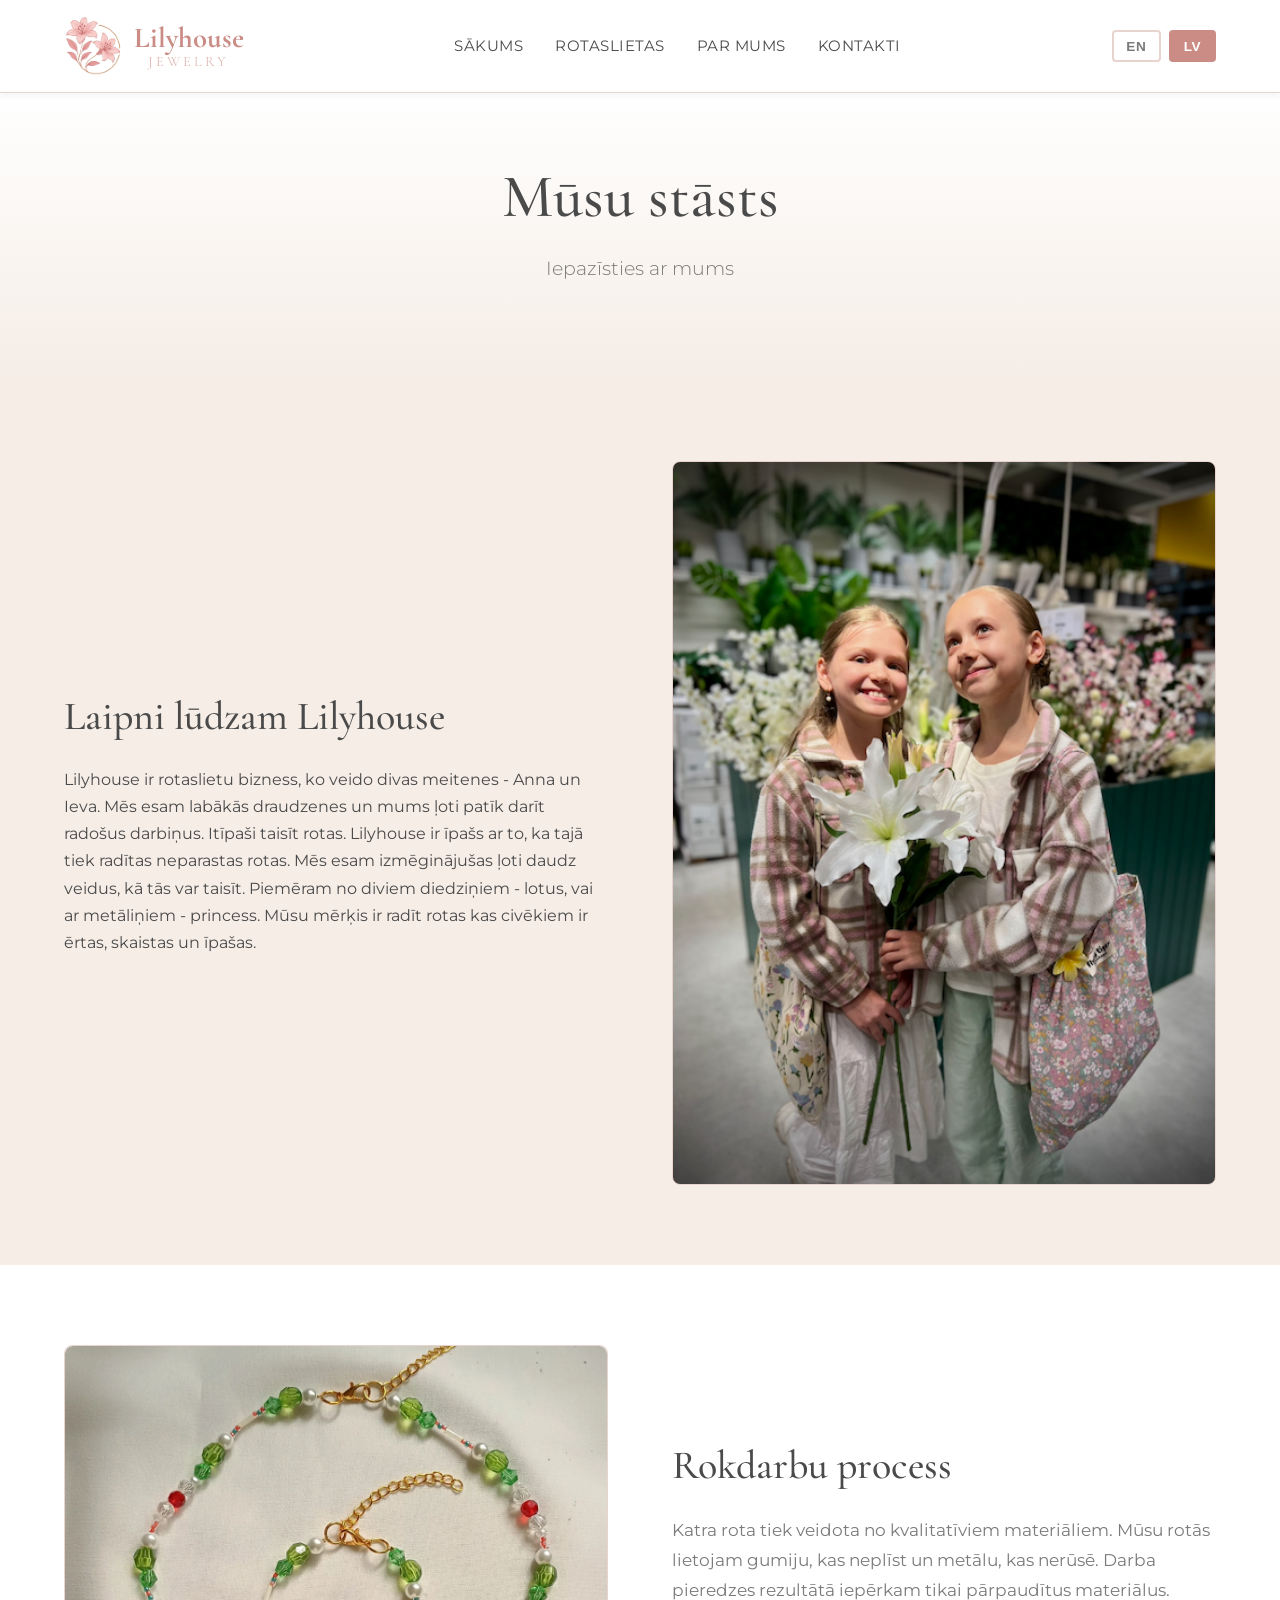
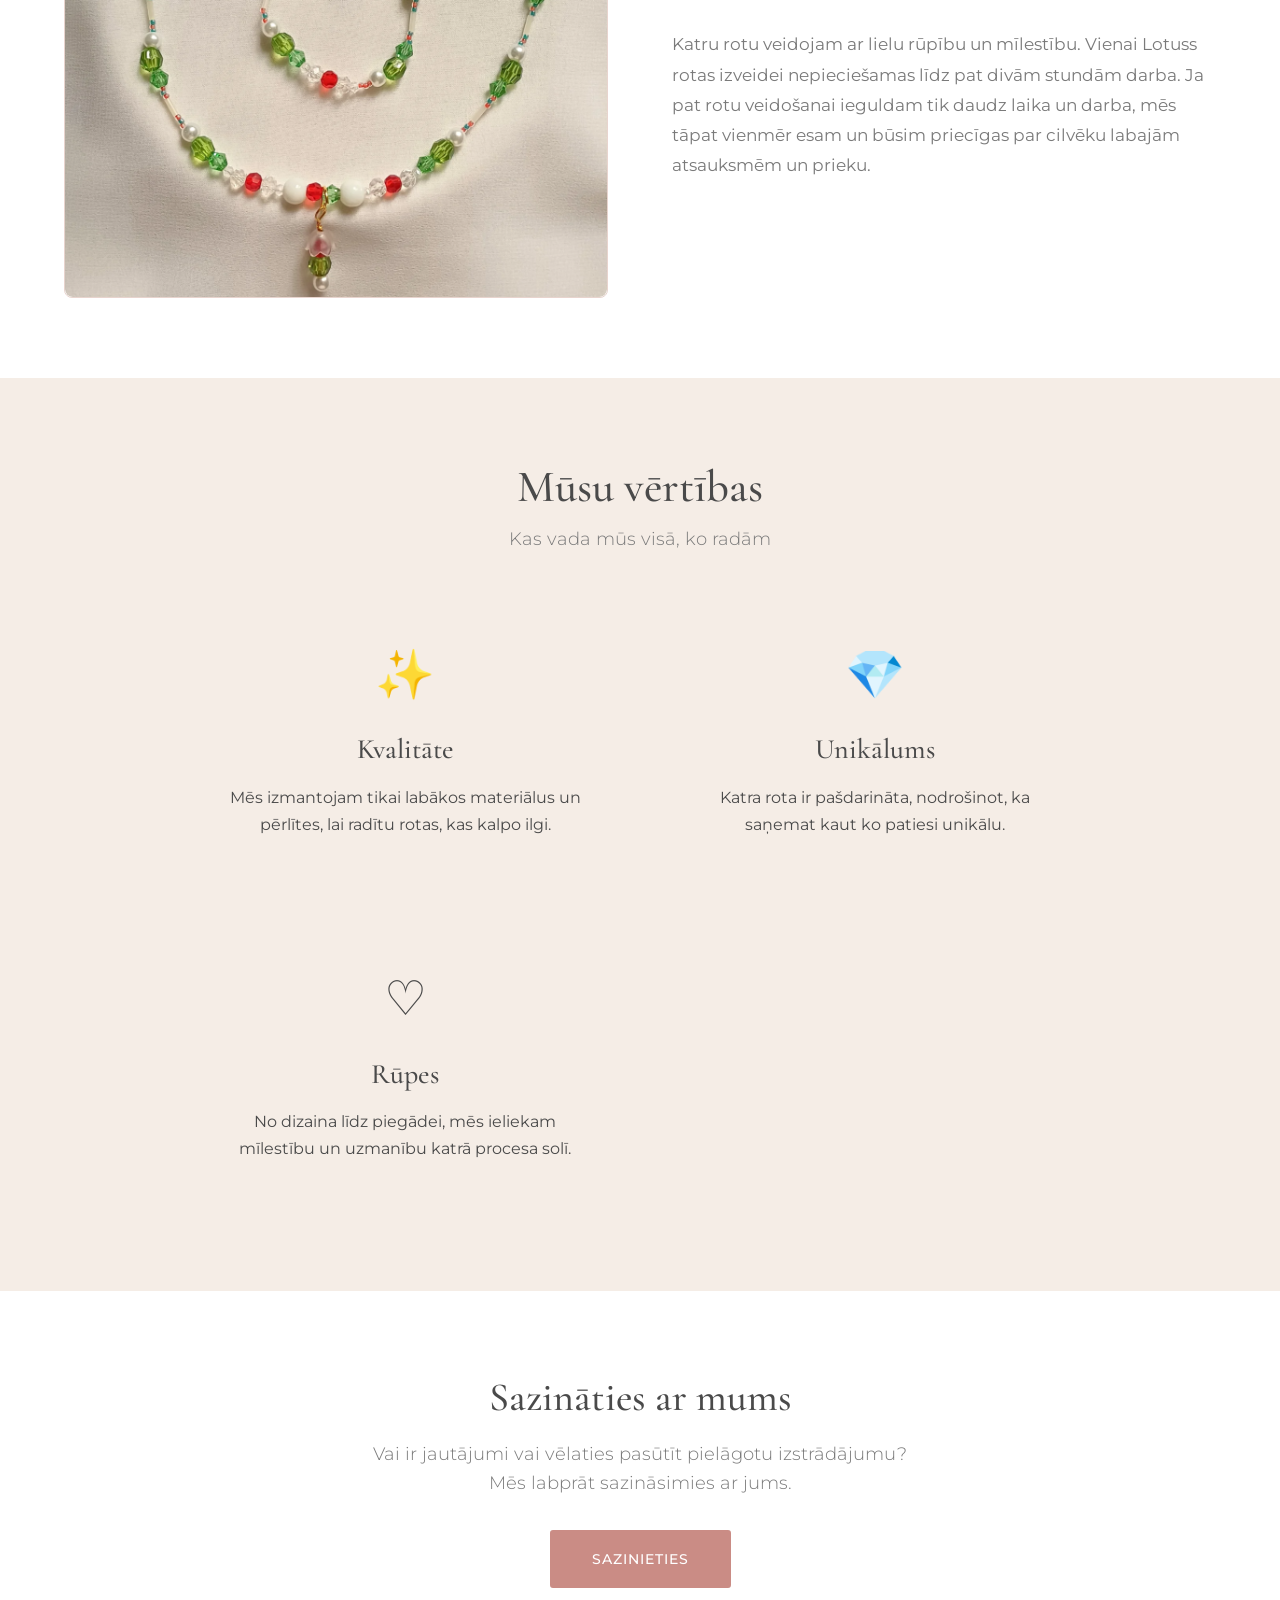
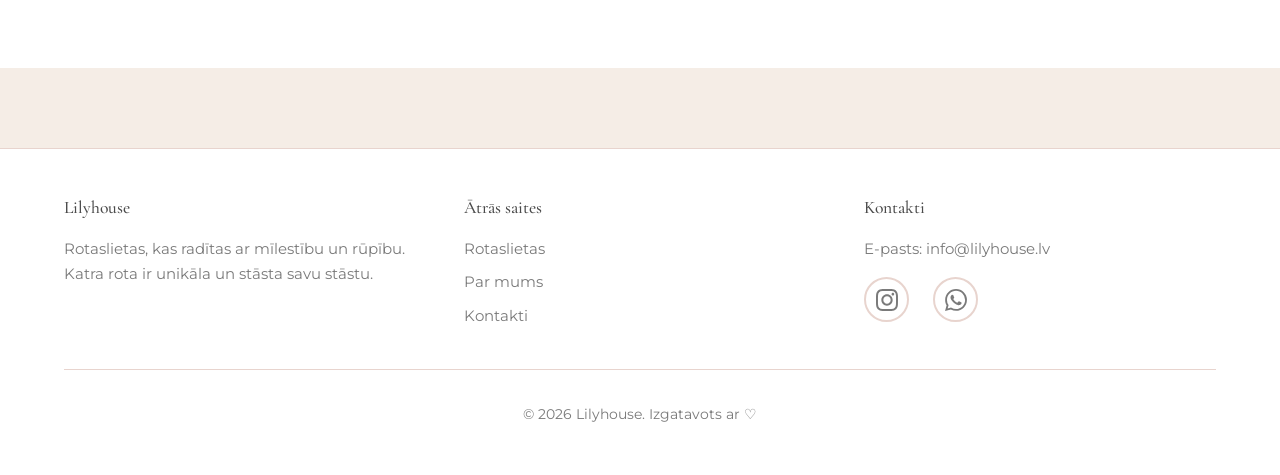
==== commit 0d57ac64: "Image naming cleanup;" ====
--- a/about.html
+++ b/about.html
@@ -65,7 +65,7 @@
     <div class="container">
       <div class="about-content">
         <div class="about-image" style="order: 1;">
-          <img src="images/products/apple-fairy-twins-set.png" alt="Handcrafted jewelry process" style="width: 100%; height: auto; border-radius: 8px;">
+          <img src="images/products/apple_fairy_twins_set.png" alt="Handcrafted jewelry process" style="width: 100%; height: auto; border-radius: 8px;">
         </div>
         <div class="about-text" style="order: 2;">
           <h2 data-translate="about.craft_title"></h2>
--- a/css/style.css
+++ b/css/style.css
@@ -503,7 +503,7 @@
 .selected-color-name {
   margin-top: 0.6rem;
   font-size: 0.95rem;
-  color: var(--color-text-light);
+  color: var(--color-primary);
 }
 
 /* About Section */
